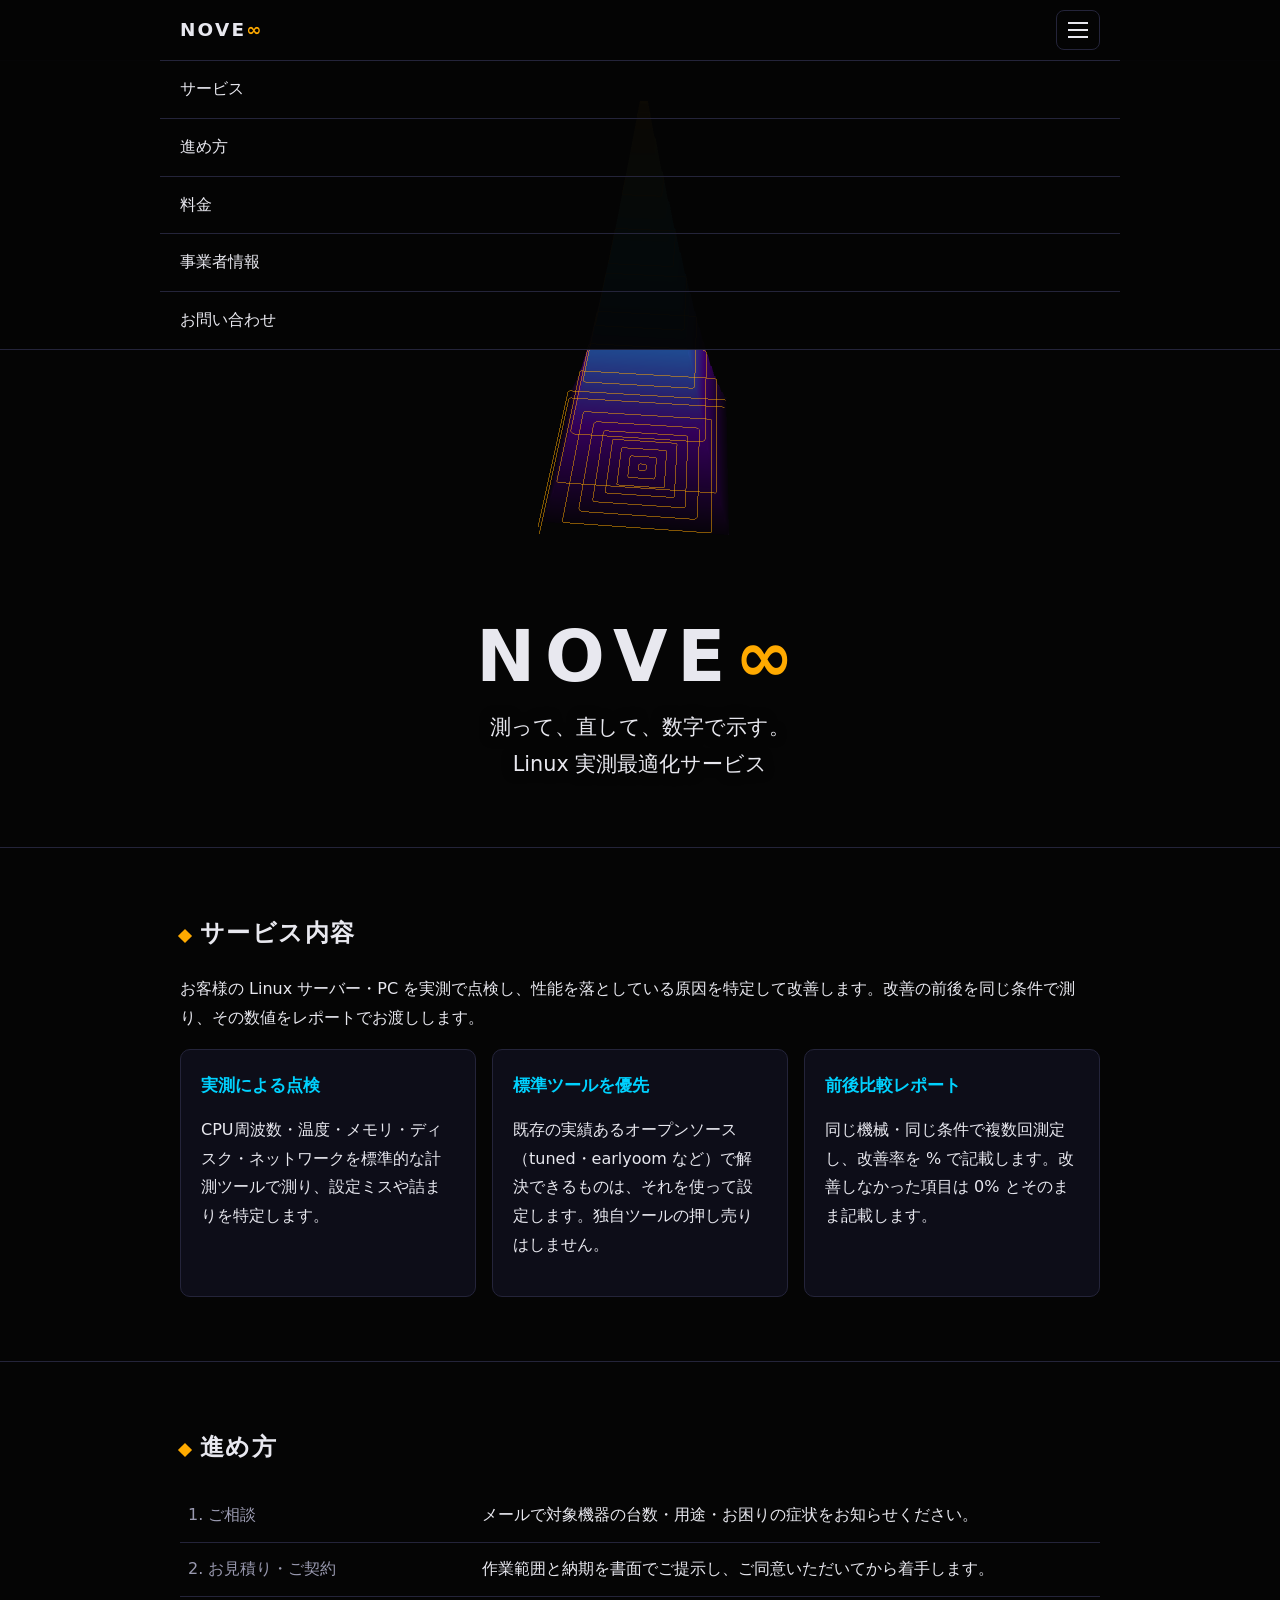
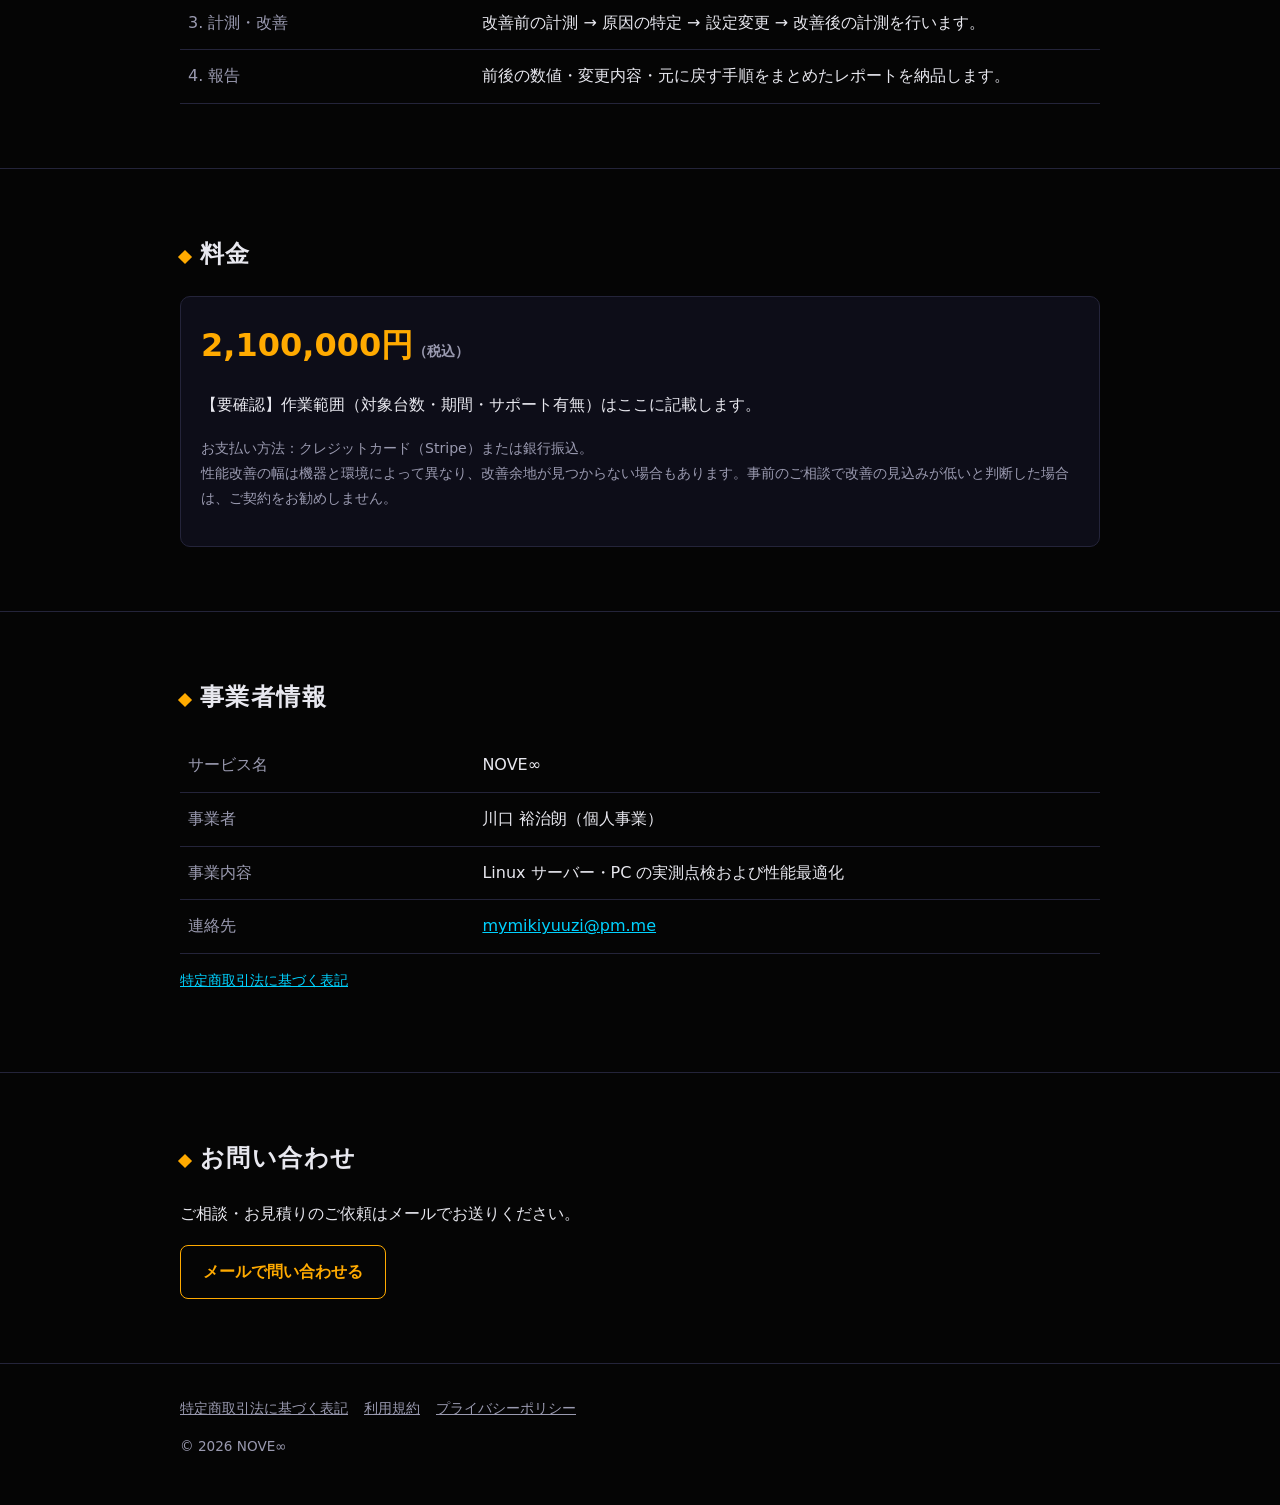
==== index.html @ 585bc89a "ヘッダーをハンバーガーメニューに" ====
<!doctype html>
<html lang="ja">
<head>
<meta charset="utf-8">
<meta name="viewport" content="width=device-width,initial-scale=1">
<title>NOVE∞ | Linux 実測最適化サービス</title>
<meta name="description" content="NOVE∞ は、Linux サーバー・PC の性能を実測で点検し、改善前後の数値をレポートでお渡しする最適化サービスです。">
<link rel="stylesheet" href="style.css">
</head>
<body>
<header class="nav"><div class="wrap">
  <a class="brand" href="/">NOVE<span>∞</span></a>
  <button class="menu-btn" type="button" aria-label="メニュー" aria-expanded="false" aria-controls="menu"><span></span><span></span><span></span></button>
</div>
<nav id="menu" hidden><a href="#service">サービス</a><a href="#flow">進め方</a><a href="#price">料金</a><a href="#company">事業者情報</a><a href="#contact">お問い合わせ</a></nav>
</header>
<script>
(function(){
  var btn = document.querySelector('.menu-btn'), menu = document.getElementById('menu');
  function set(open){ menu.hidden = !open; btn.setAttribute('aria-expanded', open ? 'true' : 'false'); }
  btn.addEventListener('click', function(){ set(menu.hidden); });
  menu.addEventListener('click', function(e){ if (e.target.tagName === 'A') set(false); });
  document.addEventListener('keydown', function(e){ if (e.key === 'Escape') set(false); });
})();
</script>

<div class="hero">
  <div id="tower" aria-hidden="true"></div>
  <div class="wrap copy">
    <h1>NOVE<span>∞</span></h1>
    <p>測って、直して、数字で示す。<br>Linux 実測最適化サービス</p>
  </div>
</div>

<main>
<section id="service"><div class="wrap">
  <h2>サービス内容</h2>
  <p>お客様の Linux サーバー・PC を実測で点検し、性能を落としている原因を特定して改善します。改善の前後を同じ条件で測り、その数値をレポートでお渡しします。</p>
  <div class="grid">
    <div class="card"><h3>実測による点検</h3><p>CPU周波数・温度・メモリ・ディスク・ネットワークを標準的な計測ツールで測り、設定ミスや詰まりを特定します。</p></div>
    <div class="card"><h3>標準ツールを優先</h3><p>既存の実績あるオープンソース（tuned・earlyoom など）で解決できるものは、それを使って設定します。独自ツールの押し売りはしません。</p></div>
    <div class="card"><h3>前後比較レポート</h3><p>同じ機械・同じ条件で複数回測定し、改善率を % で記載します。改善しなかった項目は 0% とそのまま記載します。</p></div>
  </div>
</div></section>

<section id="flow"><div class="wrap">
  <h2>進め方</h2>
  <div class="tbl"><table class="info">
    <tr><th>1. ご相談</th><td>メールで対象機器の台数・用途・お困りの症状をお知らせください。</td></tr>
    <tr><th>2. お見積り・ご契約</th><td>作業範囲と納期を書面でご提示し、ご同意いただいてから着手します。</td></tr>
    <tr><th>3. 計測・改善</th><td>改善前の計測 → 原因の特定 → 設定変更 → 改善後の計測を行います。</td></tr>
    <tr><th>4. 報告</th><td>前後の数値・変更内容・元に戻す手順をまとめたレポートを納品します。</td></tr>
  </table></div>
</div></section>

<section id="price"><div class="wrap">
  <h2>料金</h2>
  <div class="card">
    <div class="price">2,100,000円<span class="note">（税込）</span></div>
    <p>【要確認】作業範囲（対象台数・期間・サポート有無）はここに記載します。</p>
    <p class="note">お支払い方法：クレジットカード（Stripe）または銀行振込。<br>性能改善の幅は機器と環境によって異なり、改善余地が見つからない場合もあります。事前のご相談で改善の見込みが低いと判断した場合は、ご契約をお勧めしません。</p>
  </div>
</div></section>

<section id="company"><div class="wrap">
  <h2>事業者情報</h2>
  <div class="tbl"><table class="info">
    <tr><th>サービス名</th><td>NOVE∞</td></tr>
    <tr><th>事業者</th><td>川口 裕治朗（個人事業）</td></tr>
    <tr><th>事業内容</th><td>Linux サーバー・PC の実測点検および性能最適化</td></tr>
    <tr><th>連絡先</th><td><a href="mailto:mymikiyuuzi@pm.me">mymikiyuuzi@pm.me</a></td></tr>
  </table></div>
  <p class="note"><a href="tokushoho.html">特定商取引法に基づく表記</a></p>
</div></section>

<section id="contact"><div class="wrap">
  <h2>お問い合わせ</h2>
  <p>ご相談・お見積りのご依頼はメールでお送りください。</p>
  <a class="btn" href="mailto:mymikiyuuzi@pm.me?subject=NOVE%E2%88%9E%20%E3%81%94%E7%9B%B8%E8%AB%87">メールで問い合わせる</a>
</div></section>
</main>

<footer><div class="wrap">
  <a href="tokushoho.html">特定商取引法に基づく表記</a><a href="terms.html">利用規約</a><a href="privacy.html">プライバシーポリシー</a>
  <p>© 2026 NOVE∞</p>
</div></footer>

<script src="https://cdn.plot.ly/plotly-2.27.0.min.js" defer></script>
<script>
// 旧トップページ(2026-05版)の回転タワーを同じ形・配色・回転速度で再現
(function(){
  function initTower(){
    if (!window.Plotly) { console.warn('Plotly unavailable — tower skipped'); return; }
    var size = 35, x = [], y = [], z = [];
    for (var i = 0; i < size; i++) { x[i] = i - size/2; y[i] = i - size/2; z[i] = []; }
    for (var i = 0; i < size; i++) for (var j = 0; j < size; j++) {
      var v = (size/2) - Math.max(Math.abs(x[i]), Math.abs(y[j]));
      z[i][j] = v > 0 ? Math.pow(v, 1.3) * 1.8 : 0;
    }
    Plotly.newPlot('tower', [{
      x:x, y:y, z:z, type:'surface',
      colorscale:[[0,'#050505'],[0.3,'#4b0082'],[0.7,'#00d2ff'],[1,'#ffaa00']],
      showscale:false, opacity:0.85, hoverinfo:'skip',
      contours:{z:{show:true, color:'#ffaa00', width:1, project:{z:true}}}
    }], {
      paper_bgcolor:'rgba(0,0,0,0)', plot_bgcolor:'rgba(0,0,0,0)', margin:{l:0,r:0,b:0,t:0},
      scene:{ xaxis:{visible:false}, yaxis:{visible:false}, zaxis:{visible:false},
              camera:{ eye:{x:1.8, y:1.8, z:1.5}, center:{x:0, y:0, z:-0.1} } }
    }, {responsive:true, displayModeBar:false, staticPlot:false});
    var angle = 0, rafId = null;
    function rotate(){
      angle = (angle + 0.003) % (Math.PI * 2);
      Plotly.relayout('tower', {'scene.camera.eye':{
        x:1.8*Math.cos(angle), y:1.8*Math.sin(angle), z:1.5 + 0.3*Math.sin(angle*0.4)}});
      rafId = requestAnimationFrame(rotate);
    }
    // 裕治朗様の指定(2026-09-11)で「動きを減らす」設定の端末でも回す。非表示タブでは止める(電池節約)
    function start(){ if (rafId === null && !document.hidden) rafId = requestAnimationFrame(rotate); }
    function stop(){ if (rafId !== null) { cancelAnimationFrame(rafId); rafId = null; } }
    document.addEventListener('visibilitychange', function(){ document.hidden ? stop() : start(); });
    start();
  }
  window.addEventListener('load', initTower);
})();
</script>
</body>
</html>
---- style.css ----
:root{--bg:#050505;--fg:#e8e8ef;--mute:#9a9ab0;--line:#24243a;--cyan:#00d2ff;--gold:#ffaa00;--indigo:#4b0082;--card:#0d0d18}
*{box-sizing:border-box}
html,body{margin:0;background:var(--bg);color:var(--fg);font-family:"Noto Sans JP","Hiragino Sans","Yu Gothic",system-ui,sans-serif;line-height:1.8}
a{color:var(--cyan)}
.wrap{max-width:960px;margin:0 auto;padding-inline:20px}
header.nav{position:sticky;top:0;z-index:10;background:rgba(5,5,5,.85);backdrop-filter:blur(6px);border-bottom:1px solid var(--line)}
header.nav .wrap{display:flex;align-items:center;justify-content:space-between;gap:12px;padding-block:10px;flex-wrap:wrap}
.brand{font-weight:800;letter-spacing:.12em;color:var(--fg);text-decoration:none;font-size:1.15rem}
.brand span{color:var(--gold)}
.menu-btn{background:none;border:1px solid var(--line);border-radius:8px;width:44px;height:40px;display:flex;flex-direction:column;justify-content:center;align-items:center;gap:5px;cursor:pointer;padding:0}
.menu-btn span{display:block;width:20px;height:2px;background:var(--fg);transition:transform .2s,opacity .2s}
.menu-btn[aria-expanded="true"] span:nth-child(1){transform:translateY(7px) rotate(45deg)}
.menu-btn[aria-expanded="true"] span:nth-child(2){opacity:0}
.menu-btn[aria-expanded="true"] span:nth-child(3){transform:translateY(-7px) rotate(-45deg)}
#menu{position:absolute;top:100%;left:0;right:0;background:rgba(5,5,5,.97);border-bottom:1px solid var(--line);display:flex;flex-direction:column}
#menu a{color:var(--fg);text-decoration:none;padding:14px 20px;border-top:1px solid var(--line);max-width:960px;width:100%;margin:0 auto}
#menu a:hover{color:var(--gold)}
.hero{position:relative;display:flex;flex-direction:column;align-items:center;overflow:hidden;border-bottom:1px solid var(--line);padding-block:0 7vh}
#tower{position:relative;width:100%;height:clamp(320px,62vh,640px)}
.hero .copy{position:relative;text-align:center;padding-block:0;pointer-events:none}
.hero h1{font-size:clamp(2.4rem,7vw,4.4rem);letter-spacing:.14em;margin:0;line-height:1.1}
.hero h1 span{color:var(--gold)}
.hero p{font-size:clamp(1rem,2.6vw,1.3rem);color:var(--fg);margin:.6em 0 0;text-shadow:0 0 12px #000}
section{padding-block:64px;border-bottom:1px solid var(--line)}
h2{font-size:1.5rem;margin:0 0 20px;letter-spacing:.06em}
h2::before{content:"";display:inline-block;width:10px;height:10px;background:var(--gold);margin-right:10px;transform:rotate(45deg)}
.grid{display:grid;grid-template-columns:repeat(auto-fit,minmax(240px,1fr));gap:16px}
.card{background:var(--card);border:1px solid var(--line);border-radius:10px;padding:20px}
.card h3{margin:0 0 8px;font-size:1.05rem;color:var(--cyan)}
.price{font-size:2rem;font-weight:800;color:var(--gold)}
.note{color:var(--mute);font-size:.88rem}
table.info{width:100%;border-collapse:collapse}
table.info th,table.info td{border-bottom:1px solid var(--line);padding:12px 8px;text-align:left;vertical-align:top}
table.info th{width:32%;color:var(--mute);font-weight:500}
.tbl{overflow-x:auto}
.btn{display:inline-block;padding:12px 22px;border:1px solid var(--gold);color:var(--gold);border-radius:8px;text-decoration:none;font-weight:700}
.btn:hover{background:var(--gold);color:#000}
footer{padding-block:32px;color:var(--mute);font-size:.85rem}
footer a{color:var(--mute);margin-right:16px}
.doc{padding-block:48px}
.doc h1{font-size:1.6rem}
.doc h2{font-size:1.15rem;margin-top:32px}
@media (max-width:600px){table.info th{width:40%}}
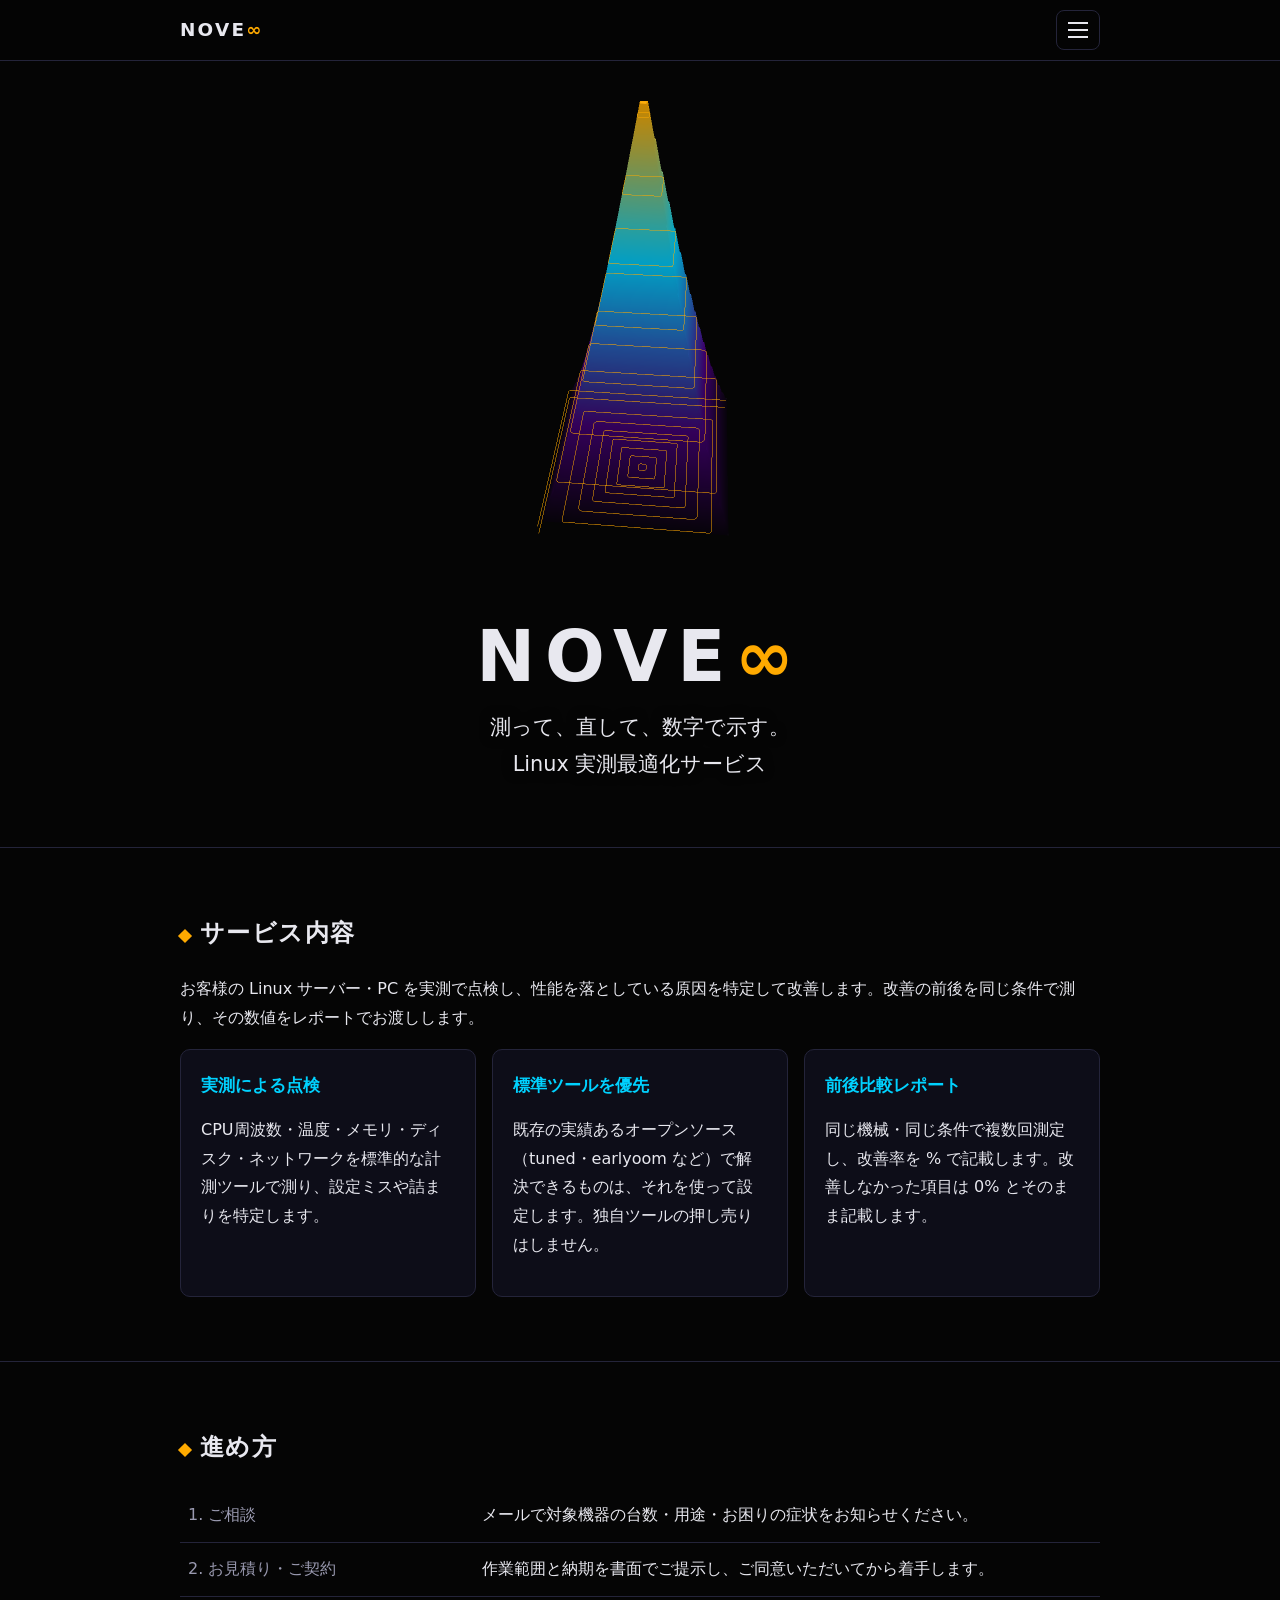
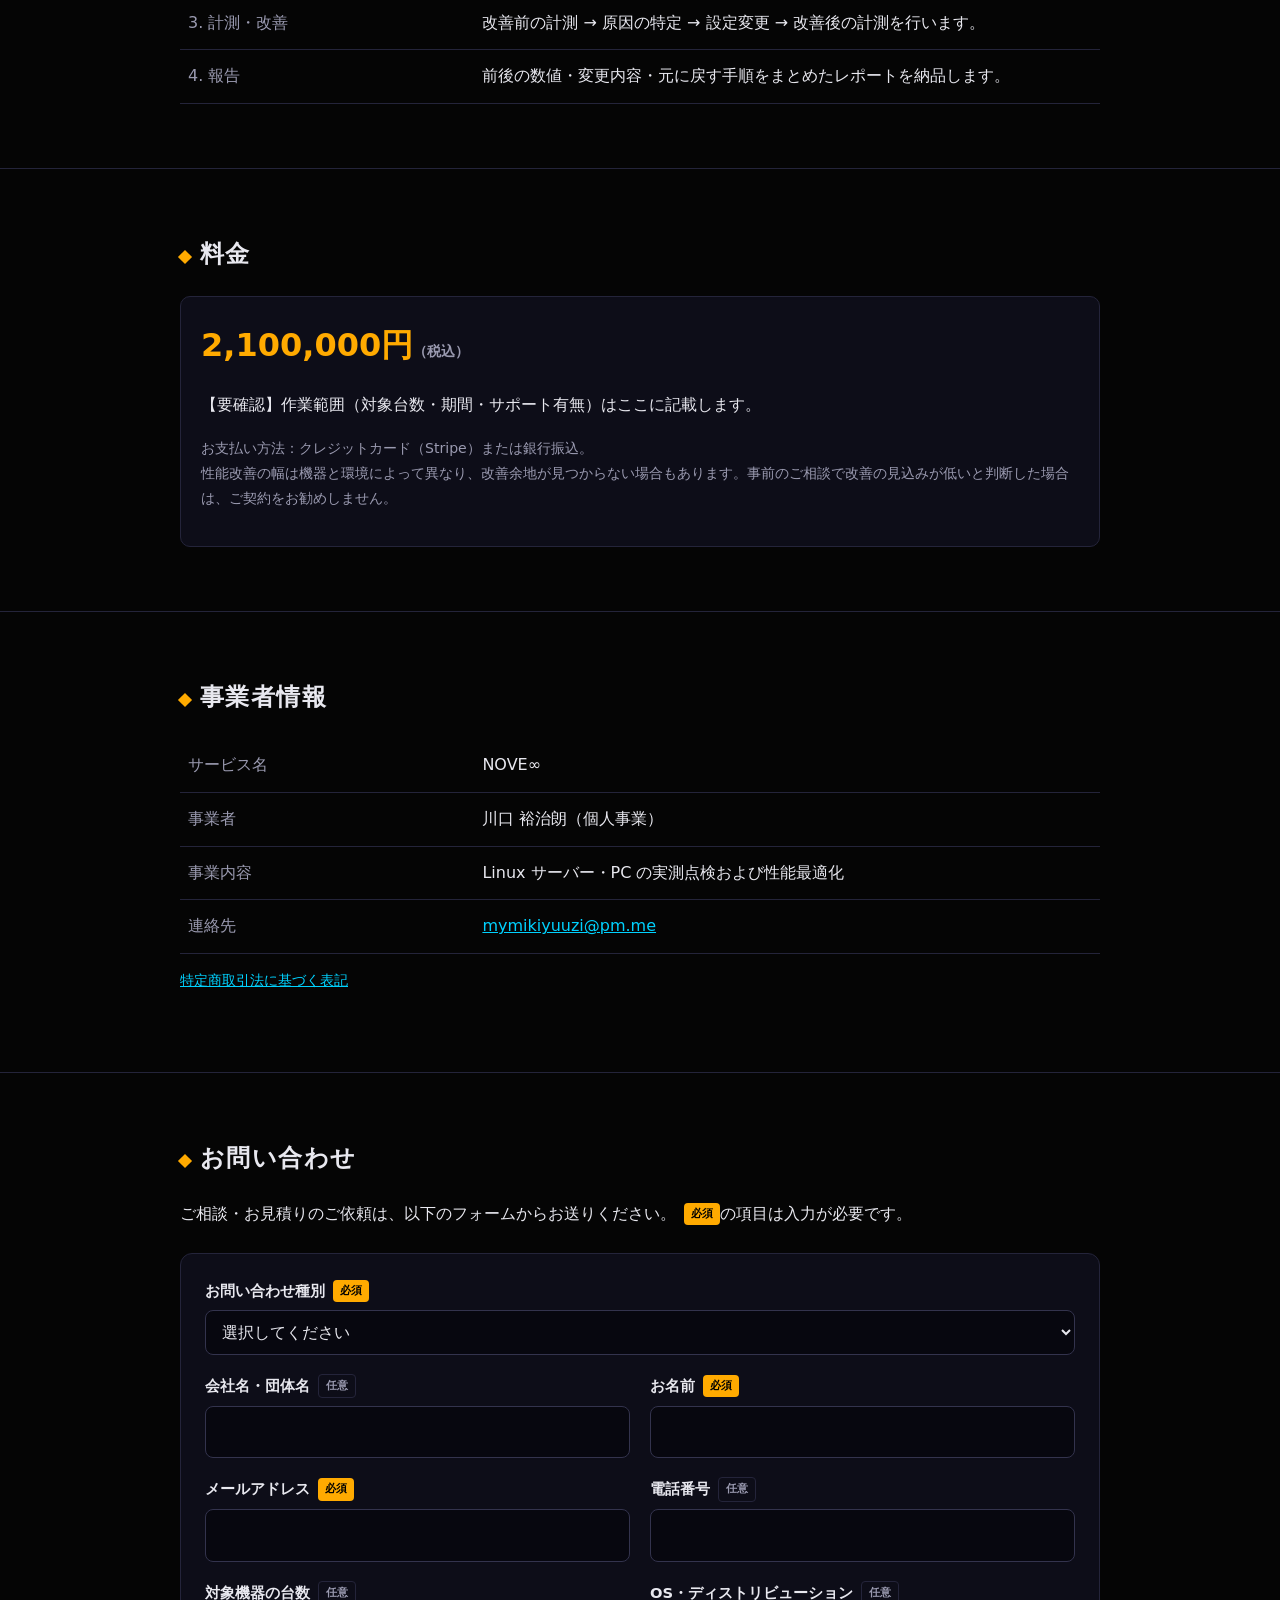
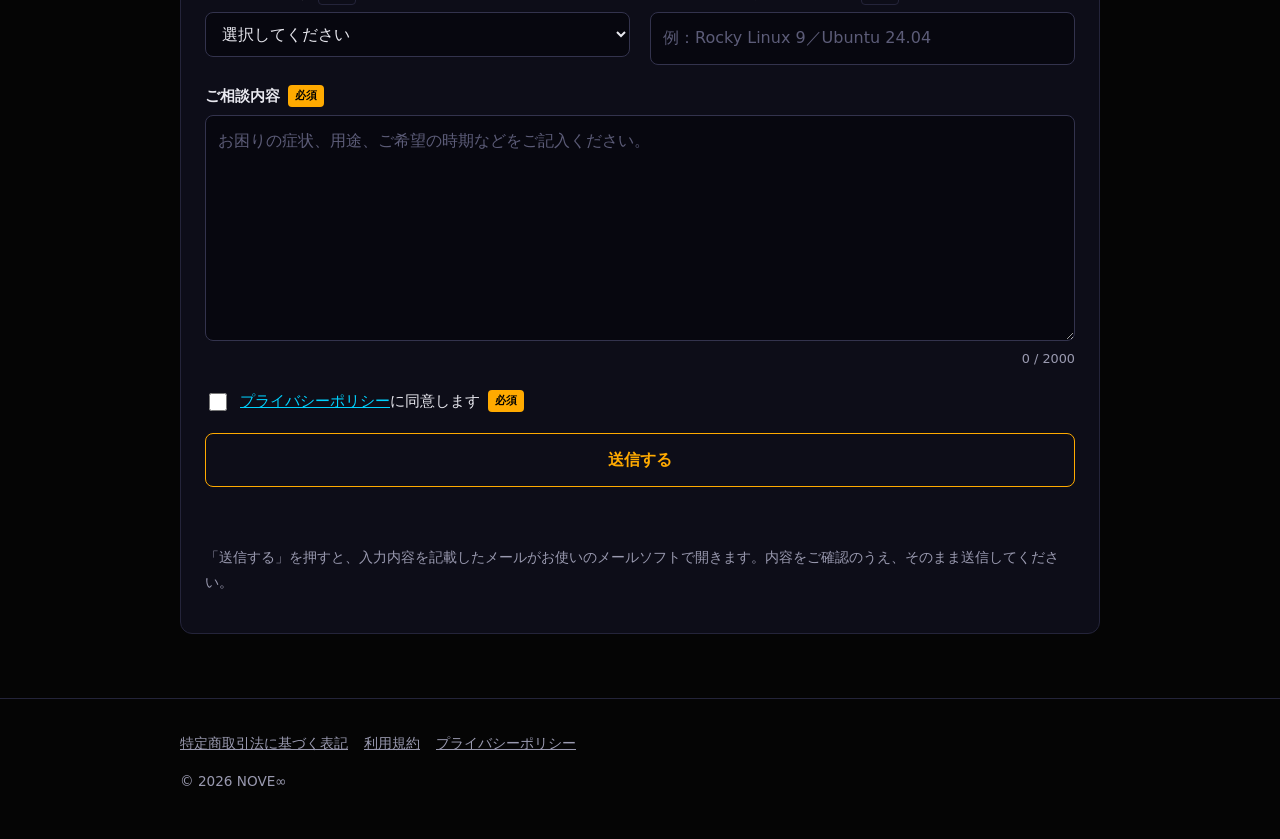
==== commit 5613ac45: "専門的なお問い合わせフォームを追加（メールソフト方式・送信先サービスへ切替可）" ====
--- a/index.html
+++ b/index.html
@@ -75,9 +75,102 @@
 
 <section id="contact"><div class="wrap">
   <h2>お問い合わせ</h2>
-  <p>ご相談・お見積りのご依頼はメールでお送りください。</p>
-  <a class="btn" href="mailto:mymikiyuuzi@pm.me?subject=NOVE%E2%88%9E%20%E3%81%94%E7%9B%B8%E8%AB%87">メールで問い合わせる</a>
-</div></section>
+  <p>ご相談・お見積りのご依頼は、以下のフォームからお送りください。<span class="req">必須</span>の項目は入力が必要です。</p>
+  <form id="contact-form" class="form" novalidate>
+    <div class="field full">
+      <label for="f-type">お問い合わせ種別<span class="req">必須</span></label>
+      <select id="f-type" name="type" required>
+        <option value="">選択してください</option>
+        <option>点検・最適化のご相談</option>
+        <option>お見積りのご依頼</option>
+        <option>その他のお問い合わせ</option>
+      </select>
+    </div>
+    <div class="field">
+      <label for="f-company">会社名・団体名<span class="opt">任意</span></label>
+      <input id="f-company" name="company" autocomplete="organization" maxlength="100">
+    </div>
+    <div class="field">
+      <label for="f-name">お名前<span class="req">必須</span></label>
+      <input id="f-name" name="name" autocomplete="name" required maxlength="60">
+    </div>
+    <div class="field">
+      <label for="f-email">メールアドレス<span class="req">必須</span></label>
+      <input id="f-email" name="email" type="email" autocomplete="email" required maxlength="254">
+    </div>
+    <div class="field">
+      <label for="f-tel">電話番号<span class="opt">任意</span></label>
+      <input id="f-tel" name="tel" type="tel" autocomplete="tel" maxlength="20" pattern="[0-9+\-() ]{10,20}">
+    </div>
+    <div class="field">
+      <label for="f-units">対象機器の台数<span class="opt">任意</span></label>
+      <select id="f-units" name="units">
+        <option value="">選択してください</option>
+        <option>1台</option><option>2〜5台</option><option>6〜20台</option><option>21台以上</option><option>未定</option>
+      </select>
+    </div>
+    <div class="field">
+      <label for="f-os">OS・ディストリビューション<span class="opt">任意</span></label>
+      <input id="f-os" name="os" maxlength="100" placeholder="例：Rocky Linux 9／Ubuntu 24.04">
+    </div>
+    <div class="field full">
+      <label for="f-body">ご相談内容<span class="req">必須</span></label>
+      <textarea id="f-body" name="body" rows="7" required minlength="10" maxlength="2000" placeholder="お困りの症状、用途、ご希望の時期などをご記入ください。"></textarea>
+      <div class="count"><span id="f-count">0</span> / 2000</div>
+    </div>
+    <div class="hp" aria-hidden="true"><label>空欄のままにしてください<input name="website" tabindex="-1" autocomplete="off"></label></div>
+    <div class="field full">
+      <label class="check"><input id="f-agree" type="checkbox" required> <span><a href="privacy.html" target="_blank" rel="noopener">プライバシーポリシー</a>に同意します<span class="req">必須</span></span></label>
+    </div>
+    <div class="field full">
+      <button class="btn" type="submit">送信する</button>
+      <p id="f-status" class="status" role="status" aria-live="polite"></p>
+      <p class="note" id="f-mode-note">「送信する」を押すと、入力内容を記載したメールがお使いのメールソフトで開きます。内容をご確認のうえ、そのまま送信してください。</p>
+    </div>
+  </form>
+</div></section>
+<script>
+(function(){
+  // 送信先サービス(Formspree等)のURLを設定すると、ページ上で送信が完了する方式に切り替わる。空ならメールソフト方式。
+  var FORM_ENDPOINT = '';
+  var TO = 'mymikiyuuzi@pm.me';
+  var f = document.getElementById('contact-form'), st = document.getElementById('f-status');
+  var body = document.getElementById('f-body'), cnt = document.getElementById('f-count');
+  if (FORM_ENDPOINT) document.getElementById('f-mode-note').hidden = true;
+  body.addEventListener('input', function(){ cnt.textContent = body.value.length; });
+  function val(n){ var e = f.elements[n]; return e ? e.value.trim() : ''; }
+  f.addEventListener('submit', async function(e){
+    e.preventDefault();
+    st.className = 'status';
+    if (val('website')) return; // 自動投稿(スパム)は黙って捨てる
+    f.classList.add('tried');
+    if (!f.checkValidity()) {
+      var bad = f.querySelector(':invalid'); if (bad) bad.focus();
+      st.textContent = '未入力または形式の正しくない項目があります。赤枠の項目をご確認ください。';
+      st.classList.add('err'); return;
+    }
+    var rows = [['お問い合わせ種別','type'],['会社名・団体名','company'],['お名前','name'],['メールアドレス','email'],
+                ['電話番号','tel'],['対象機器の台数','units'],['OS・ディストリビューション','os']];
+    var text = rows.map(function(r){ return r[0] + '：' + (val(r[1]) || '（未記入）'); }).join('\n') + '\n\n【ご相談内容】\n' + val('body');
+    var subject = '[NOVE∞] ' + val('type') + '（' + (val('company') || val('name')) + '様）';
+    if (!FORM_ENDPOINT) {
+      location.href = 'mailto:' + TO + '?subject=' + encodeURIComponent(subject) + '&body=' + encodeURIComponent(text);
+      st.textContent = 'メールソフトを起動しました。開かない場合は ' + TO + ' 宛てに直接お送りください。';
+      st.classList.add('ok'); return;
+    }
+    var btn = f.querySelector('button[type=submit]'); btn.disabled = true; st.textContent = '送信しています…';
+    try {
+      var r = await fetch(FORM_ENDPOINT, {method:'POST', headers:{'Accept':'application/json','Content-Type':'application/json'},
+        body: JSON.stringify({_subject: subject, email: val('email'), message: text})});
+      if (!r.ok) throw new Error('HTTP ' + r.status);
+      f.reset(); f.classList.remove('tried'); cnt.textContent = '0';
+      st.textContent = '送信しました。ご入力のメールアドレス宛てにご連絡いたします。'; st.classList.add('ok');
+    } catch (err) {
+      st.textContent = '送信できませんでした。お手数ですが ' + TO + ' 宛てに直接お送りください。'; st.classList.add('err');
+    } finally { btn.disabled = false; }
+  });
+})();
+</script>
 </main>
 
 <footer><div class="wrap">
--- a/style.css
+++ b/style.css
@@ -15,6 +15,7 @@
 #menu{position:absolute;top:100%;left:0;right:0;background:rgba(5,5,5,.97);border-bottom:1px solid var(--line);display:flex;flex-direction:column}
 #menu a{color:var(--fg);text-decoration:none;padding:14px 20px;border-top:1px solid var(--line);max-width:960px;width:100%;margin:0 auto}
 #menu a:hover{color:var(--gold)}
+#menu[hidden]{display:none}
 .hero{position:relative;display:flex;flex-direction:column;align-items:center;overflow:hidden;border-bottom:1px solid var(--line);padding-block:0 7vh}
 #tower{position:relative;width:100%;height:clamp(320px,62vh,640px)}
 .hero .copy{position:relative;text-align:center;padding-block:0;pointer-events:none}
@@ -35,6 +36,29 @@
 .tbl{overflow-x:auto}
 .btn{display:inline-block;padding:12px 22px;border:1px solid var(--gold);color:var(--gold);border-radius:8px;text-decoration:none;font-weight:700}
 .btn:hover{background:var(--gold);color:#000}
+button.btn{background:none;font:inherit;font-weight:700;cursor:pointer}
+button.btn:disabled{opacity:.5;cursor:wait}
+.form{display:grid;grid-template-columns:repeat(2,minmax(0,1fr));gap:18px 20px;margin-top:24px;background:var(--card);border:1px solid var(--line);border-radius:12px;padding:24px}
+.field{display:flex;flex-direction:column;gap:6px}
+.field.full{grid-column:1/-1}
+.field label{font-size:.92rem;font-weight:600}
+.req,.opt{display:inline-block;font-size:.7rem;font-weight:700;padding:1px 7px;border-radius:4px;margin-left:8px;vertical-align:2px}
+.req{background:var(--gold);color:#000}
+.opt{border:1px solid var(--line);color:var(--mute)}
+.form input,.form select,.form textarea{width:100%;background:#07070f;color:var(--fg);border:1px solid #33334d;border-radius:8px;padding:11px 12px;font:inherit;font-size:1rem}
+.form textarea{resize:vertical;min-height:150px}
+.form input:focus,.form select:focus,.form textarea:focus{outline:none;border-color:var(--cyan);box-shadow:0 0 0 3px rgba(0,210,255,.18)}
+.form.tried :invalid{border-color:#ff5c7a}
+.form ::placeholder{color:#5c5c78}
+.count{font-size:.8rem;color:var(--mute);text-align:right}
+.check{display:flex;gap:10px;align-items:flex-start;font-weight:400!important}
+.check input{width:18px;height:18px;margin-top:5px;accent-color:var(--gold)}
+.form.tried .check input:invalid{outline:2px solid #ff5c7a}
+.hp{position:absolute;left:-9999px;width:1px;height:1px;overflow:hidden}
+.status{margin:12px 0 0;font-weight:600;min-height:1.2em}
+.status.ok{color:#5be3a1}
+.status.err{color:#ff7a90}
+@media (max-width:640px){.form{grid-template-columns:1fr;padding:18px}}
 footer{padding-block:32px;color:var(--mute);font-size:.85rem}
 footer a{color:var(--mute);margin-right:16px}
 .doc{padding-block:48px}
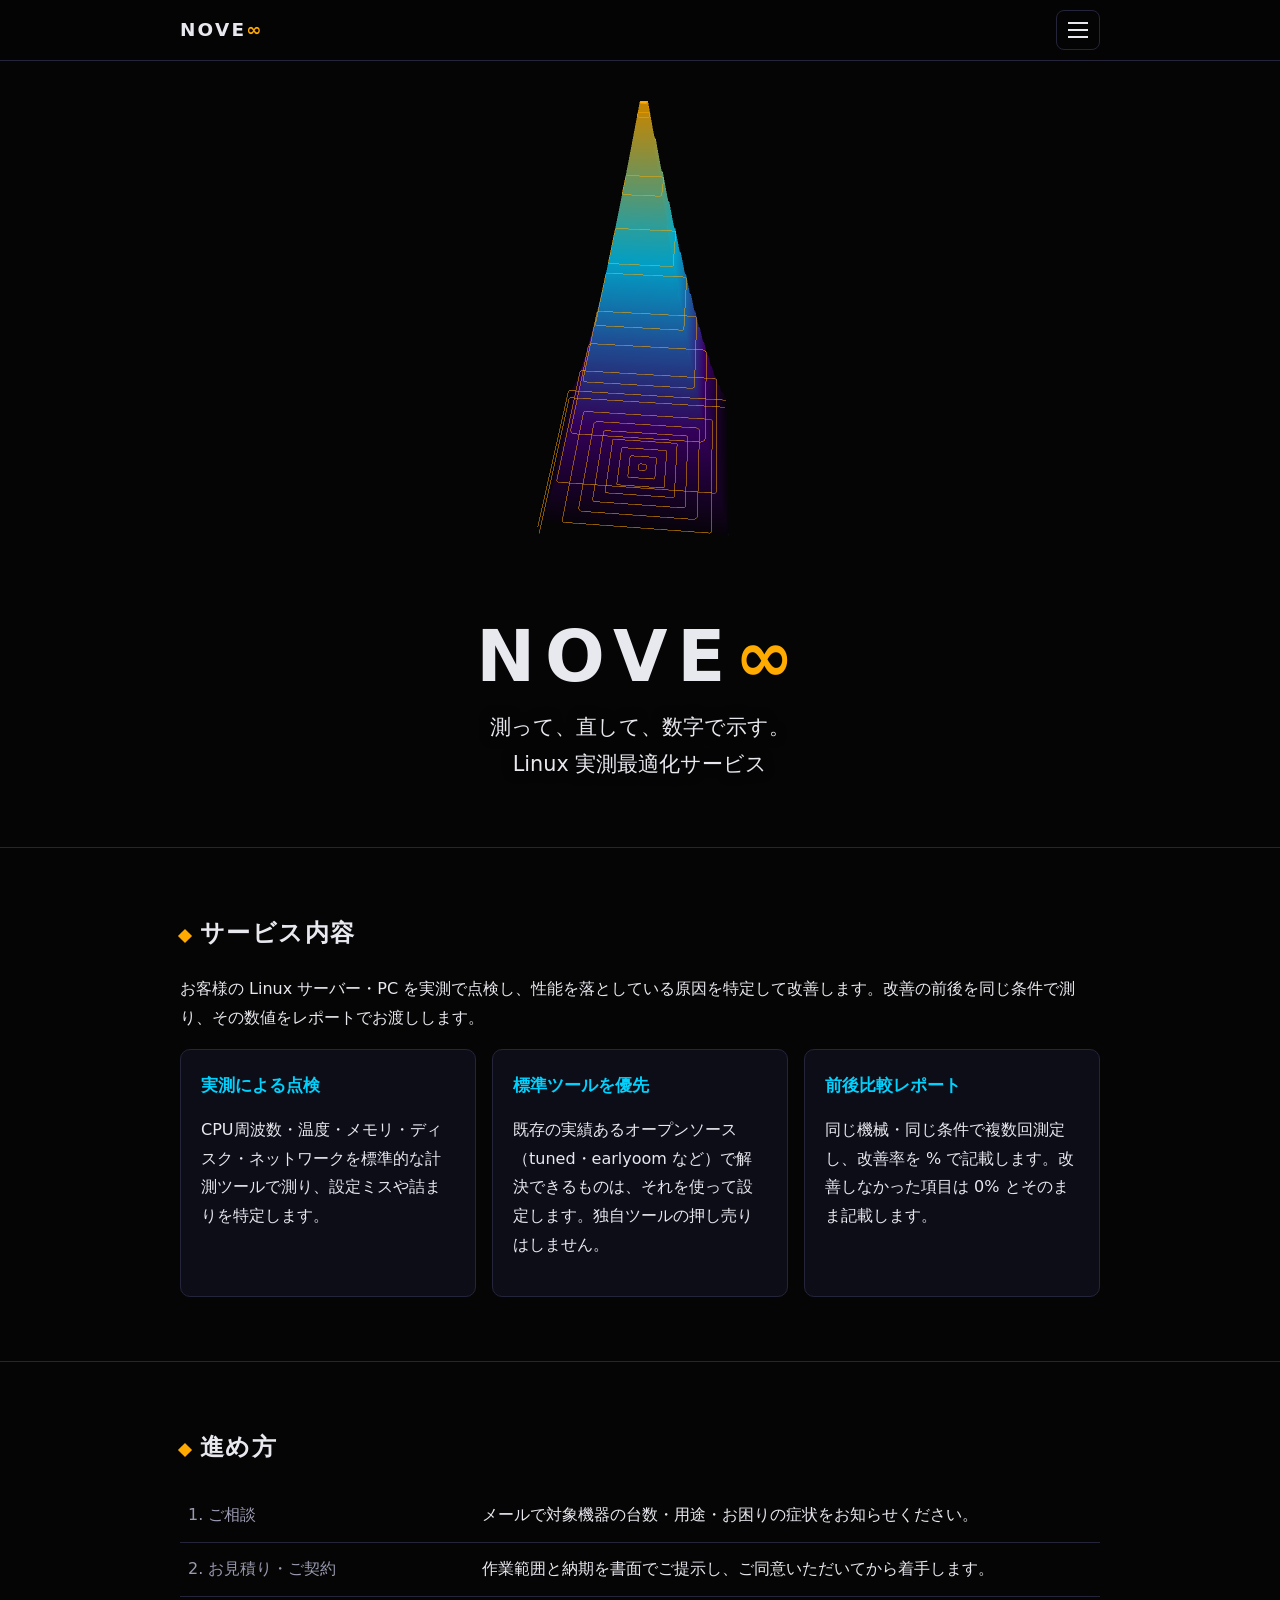
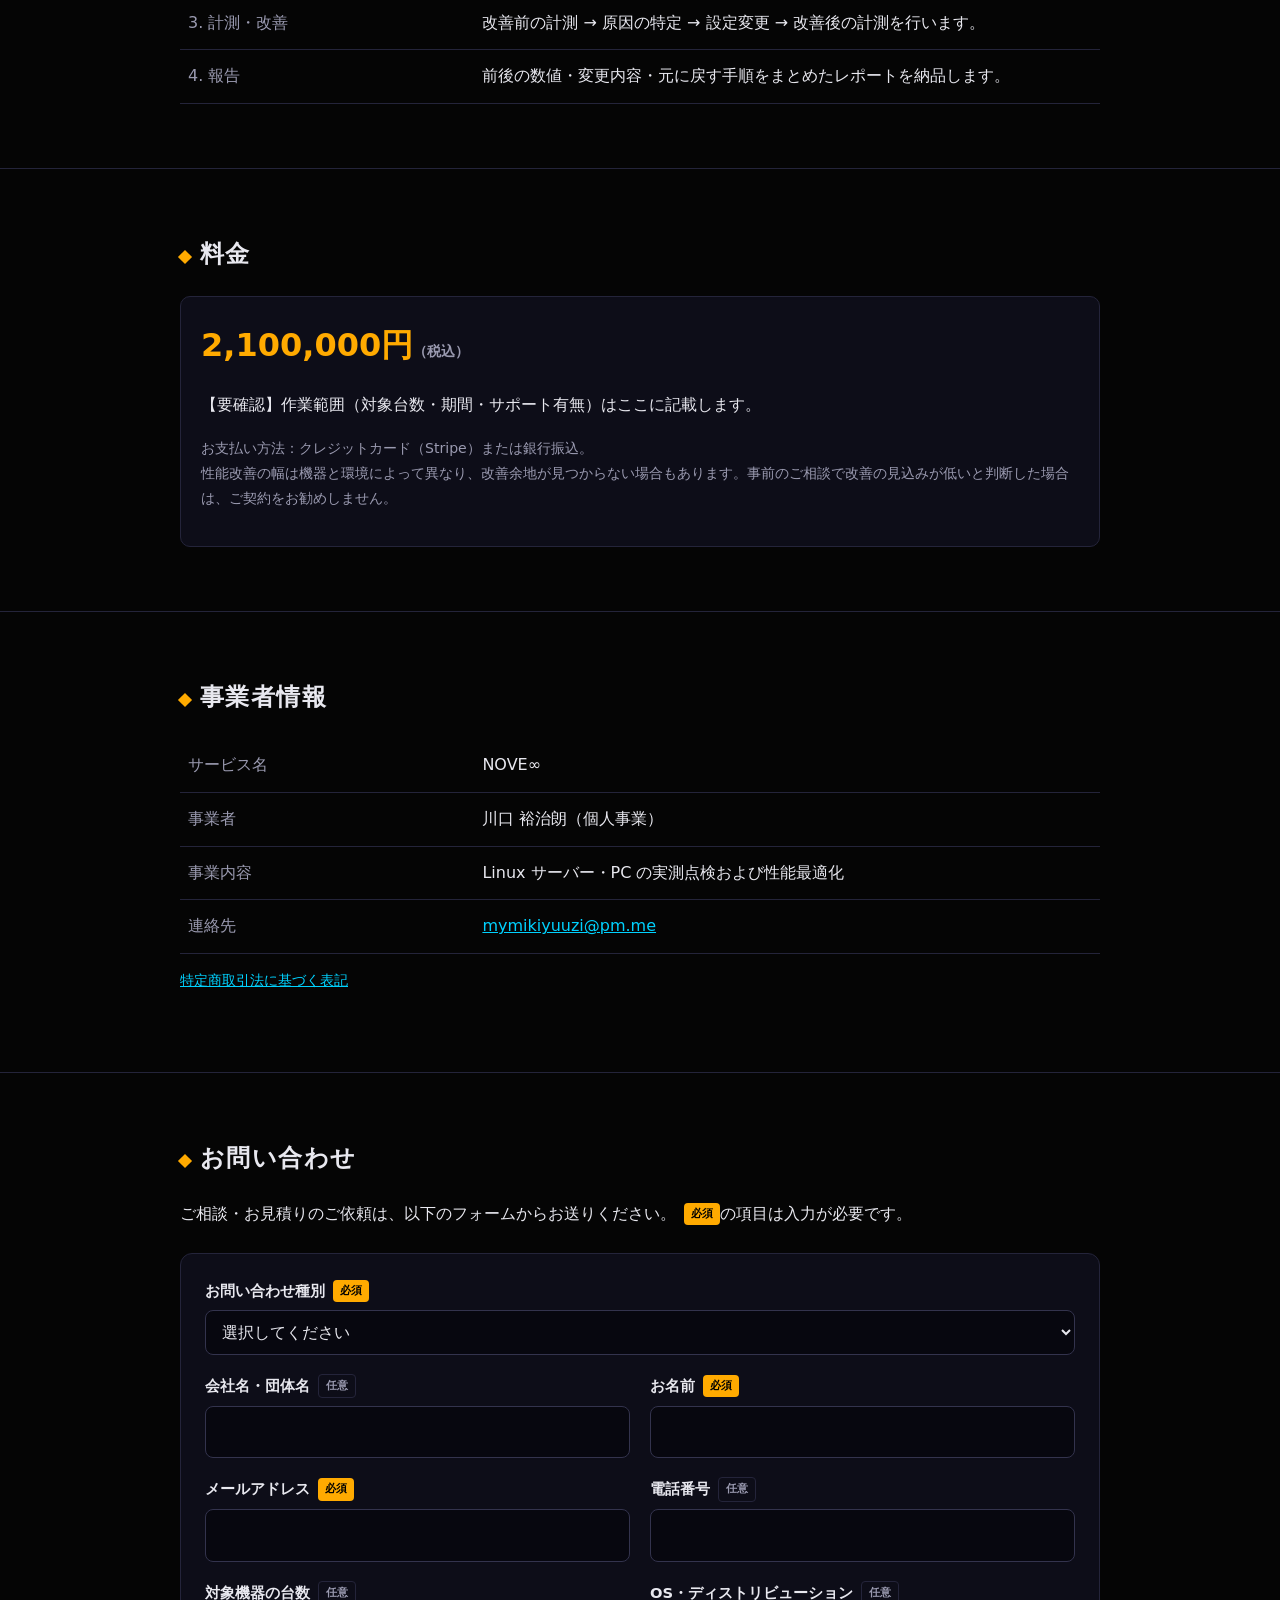
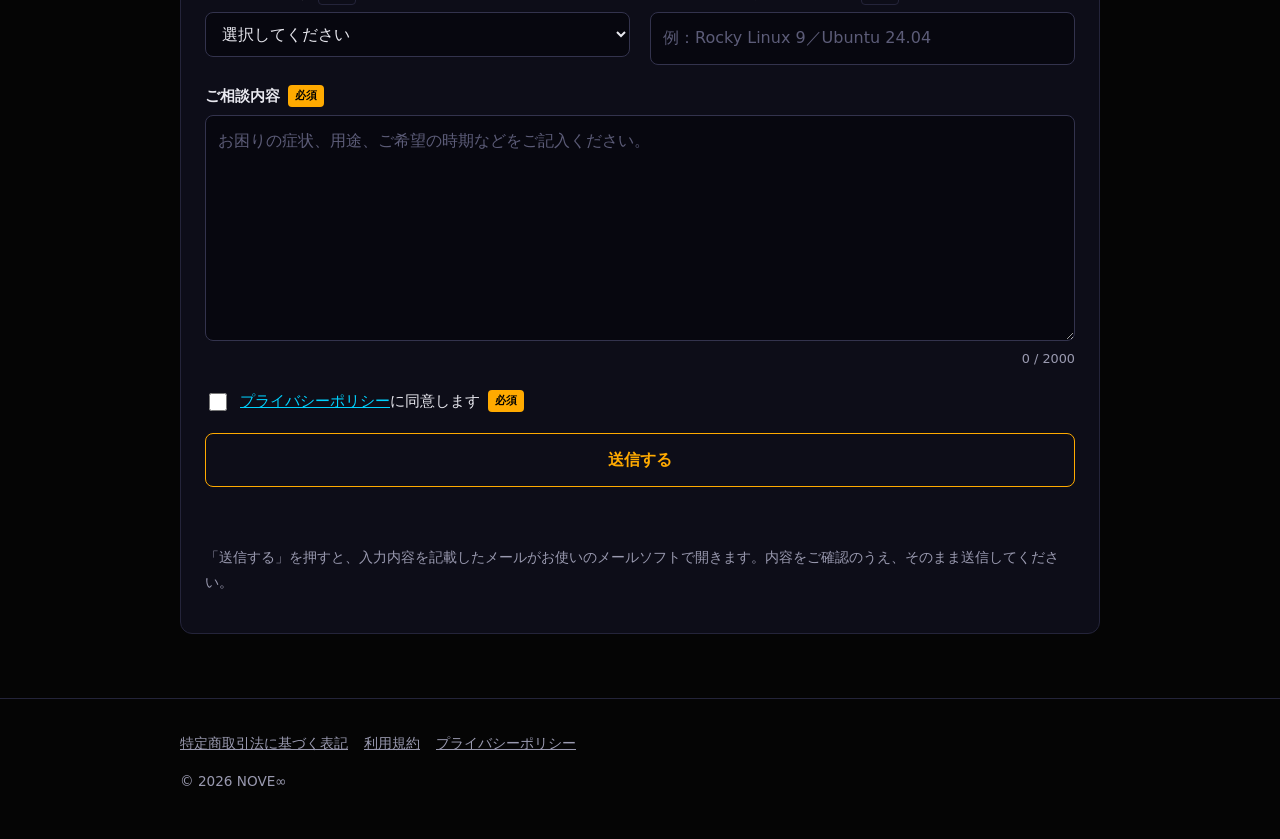
==== commit 059478f3: "Stripe: ドメイン検証ファイルを配信（.nojekyll）＋料金欄に支払いボタン（本番URLが入るまで非表示） Co-Authored-By: Claude Opus 5 (1M context" ====
--- a/index.html
+++ b/index.html
@@ -59,8 +59,20 @@
     <div class="price">2,100,000円<span class="note">（税込）</span></div>
     <p>【要確認】作業範囲（対象台数・期間・サポート有無）はここに記載します。</p>
     <p class="note">お支払い方法：クレジットカード（Stripe）または銀行振込。<br>性能改善の幅は機器と環境によって異なり、改善余地が見つからない場合もあります。事前のご相談で改善の見込みが低いと判断した場合は、ご契約をお勧めしません。</p>
+    <p id="pay-wrap" hidden><a id="pay-btn" class="btn" href="#" rel="noopener">カードでお支払い（Stripe）</a></p>
   </div>
 </div></section>
+<script>
+(function(){
+  // Stripe の支払いリンク。空のあいだはボタンを出さない。
+  // 本番の審査(charges_enabled)が通ってから live の URL を入れること。test_ の URL は入れない。
+  var STRIPE_PAYMENT_LINK = '';
+  if (!/^https:\/\/buy\.stripe\.com\/(?!test_)/.test(STRIPE_PAYMENT_LINK)) return;
+  var w = document.getElementById('pay-wrap'), b = document.getElementById('pay-btn');
+  if (!w || !b) return;
+  b.href = STRIPE_PAYMENT_LINK; w.hidden = false;
+})();
+</script>
 
 <section id="company"><div class="wrap">
   <h2>事業者情報</h2>
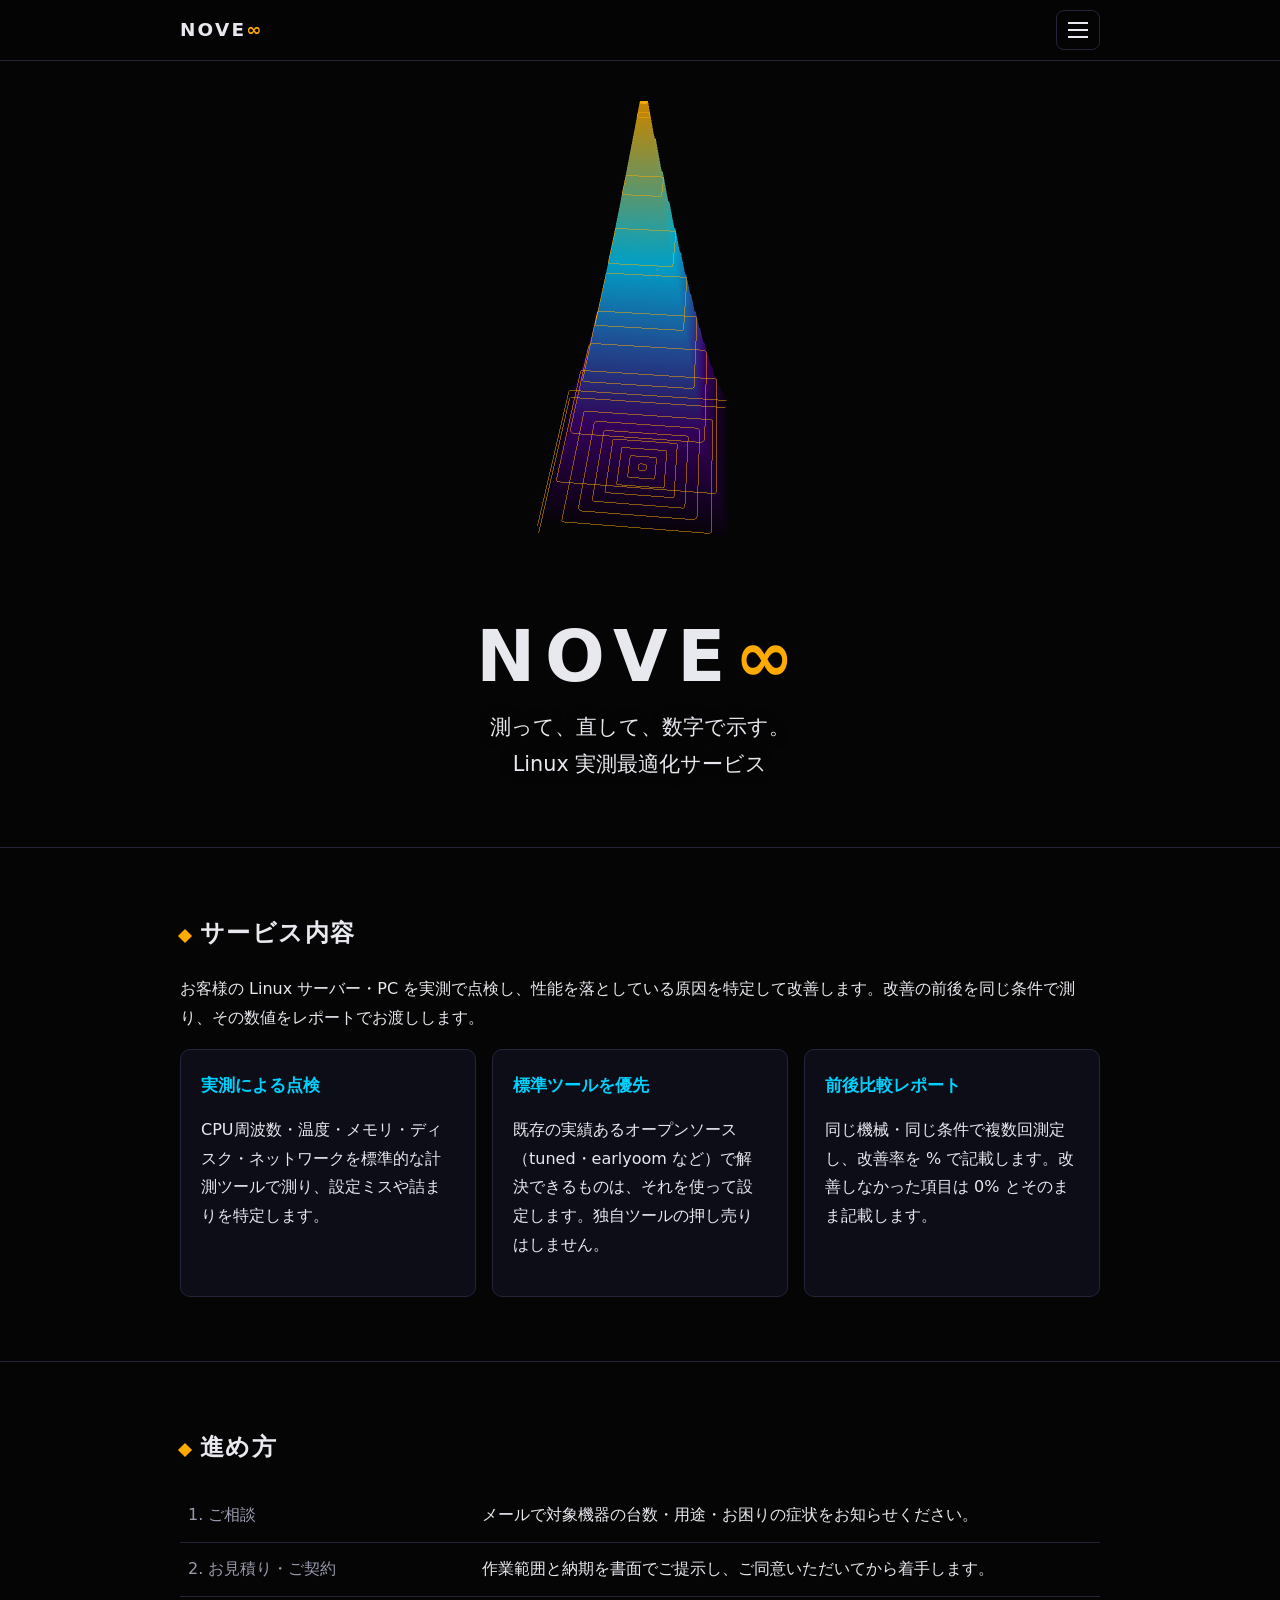
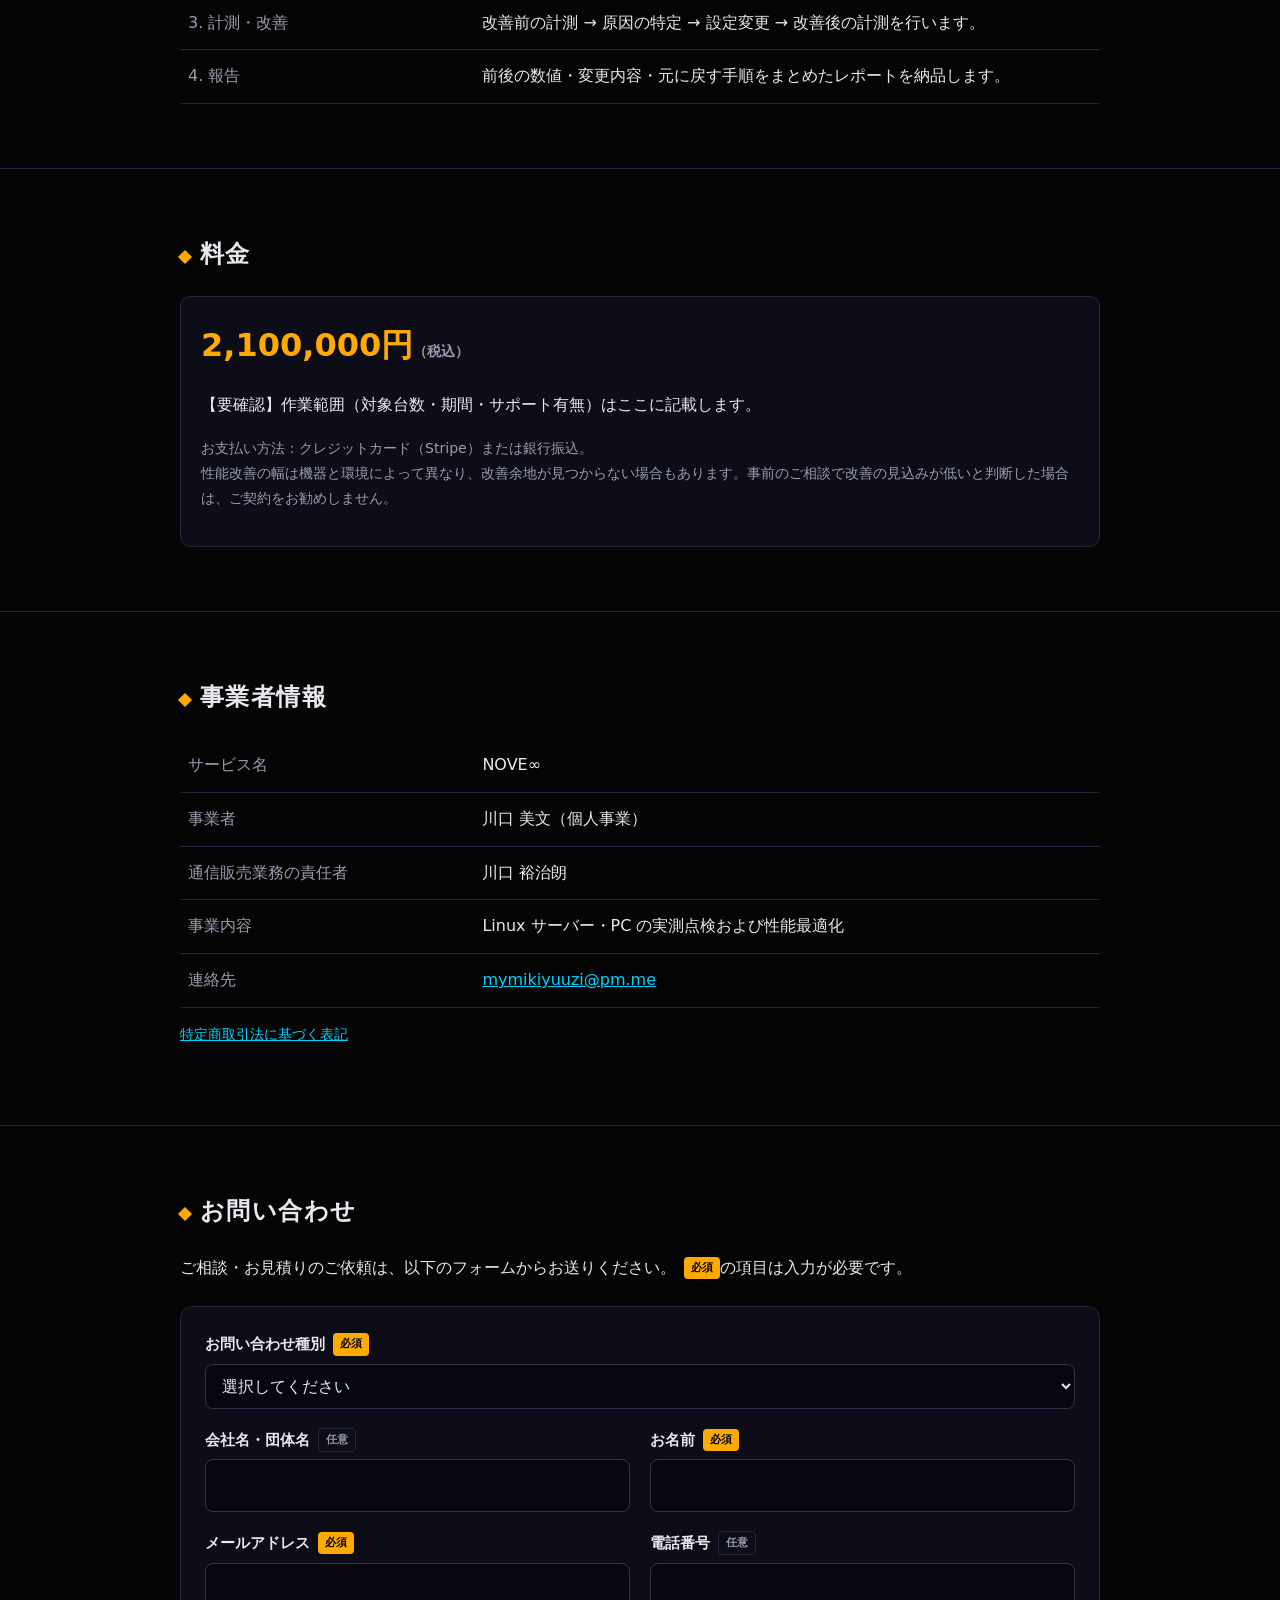
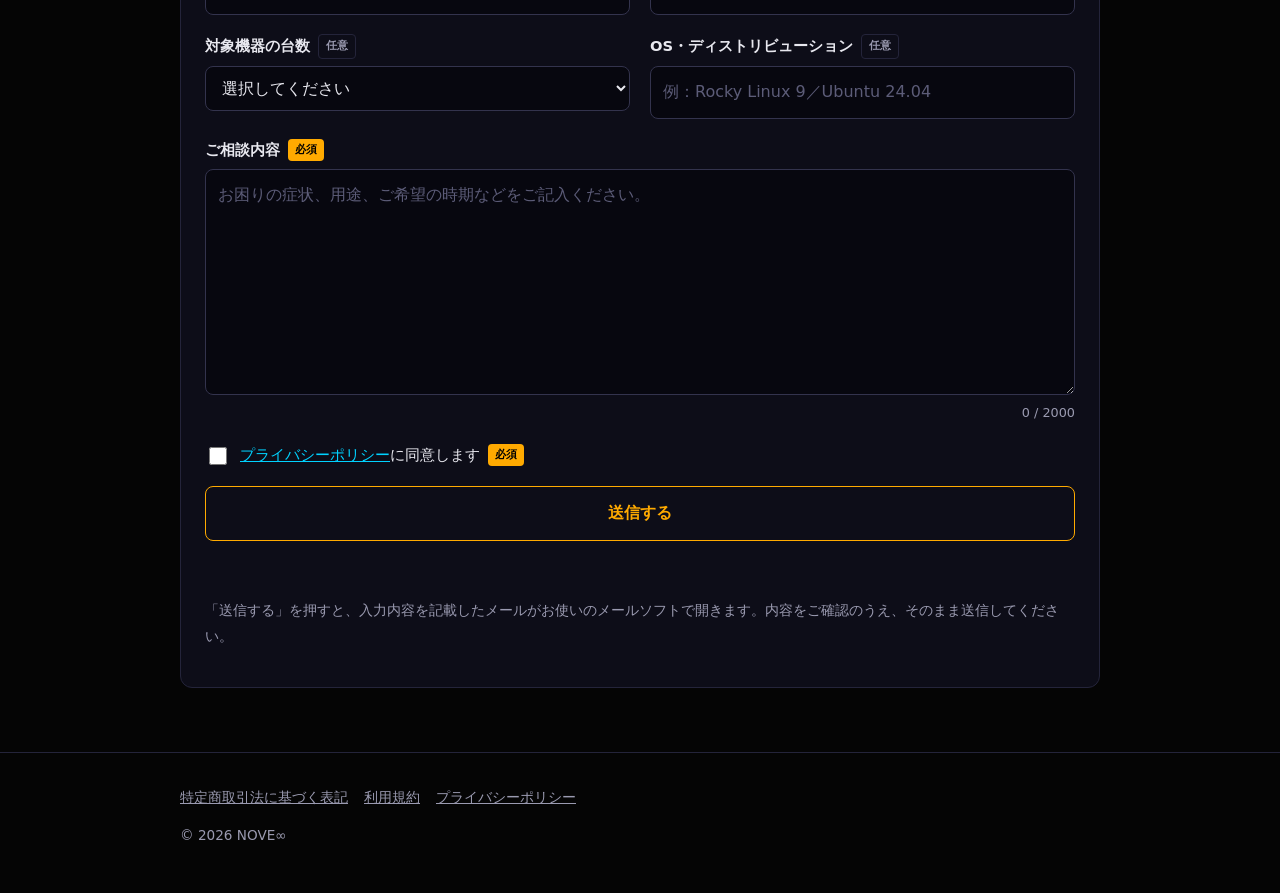
==== commit 8170b925: "【未公開の下書き】お父様の個人名義（川口 美文）版の特商法・事業者情報 push しないこと。条件: お父様の承諾＋本人確認書類での氏名表記の確定（美文/義文）  Co-Authored-By: Cl" ====
--- a/index.html
+++ b/index.html
@@ -78,7 +78,8 @@
   <h2>事業者情報</h2>
   <div class="tbl"><table class="info">
     <tr><th>サービス名</th><td>NOVE∞</td></tr>
-    <tr><th>事業者</th><td>川口 裕治朗（個人事業）</td></tr>
+    <tr><th>事業者</th><td>川口 美文（個人事業）</td></tr>
+    <tr><th>通信販売業務の責任者</th><td>川口 裕治朗</td></tr>
     <tr><th>事業内容</th><td>Linux サーバー・PC の実測点検および性能最適化</td></tr>
     <tr><th>連絡先</th><td><a href="mailto:mymikiyuuzi@pm.me">mymikiyuuzi@pm.me</a></td></tr>
   </table></div>
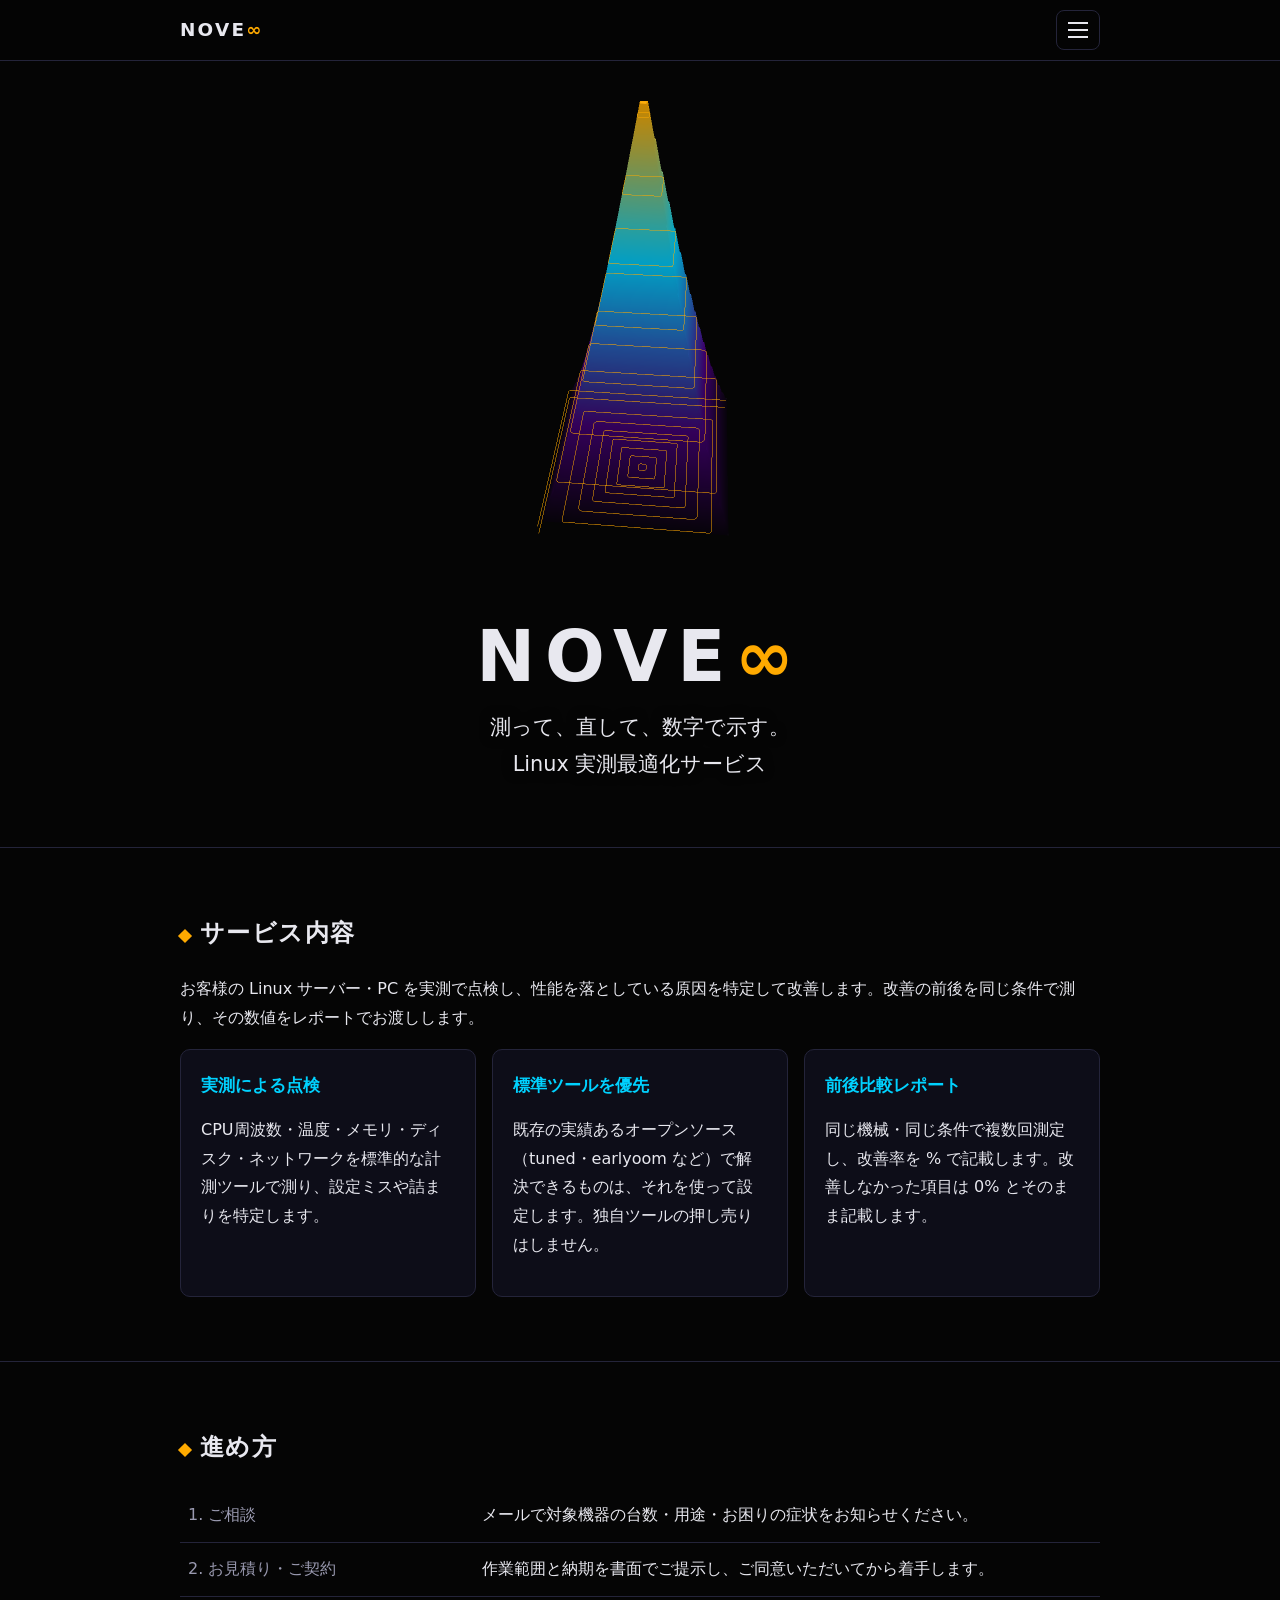
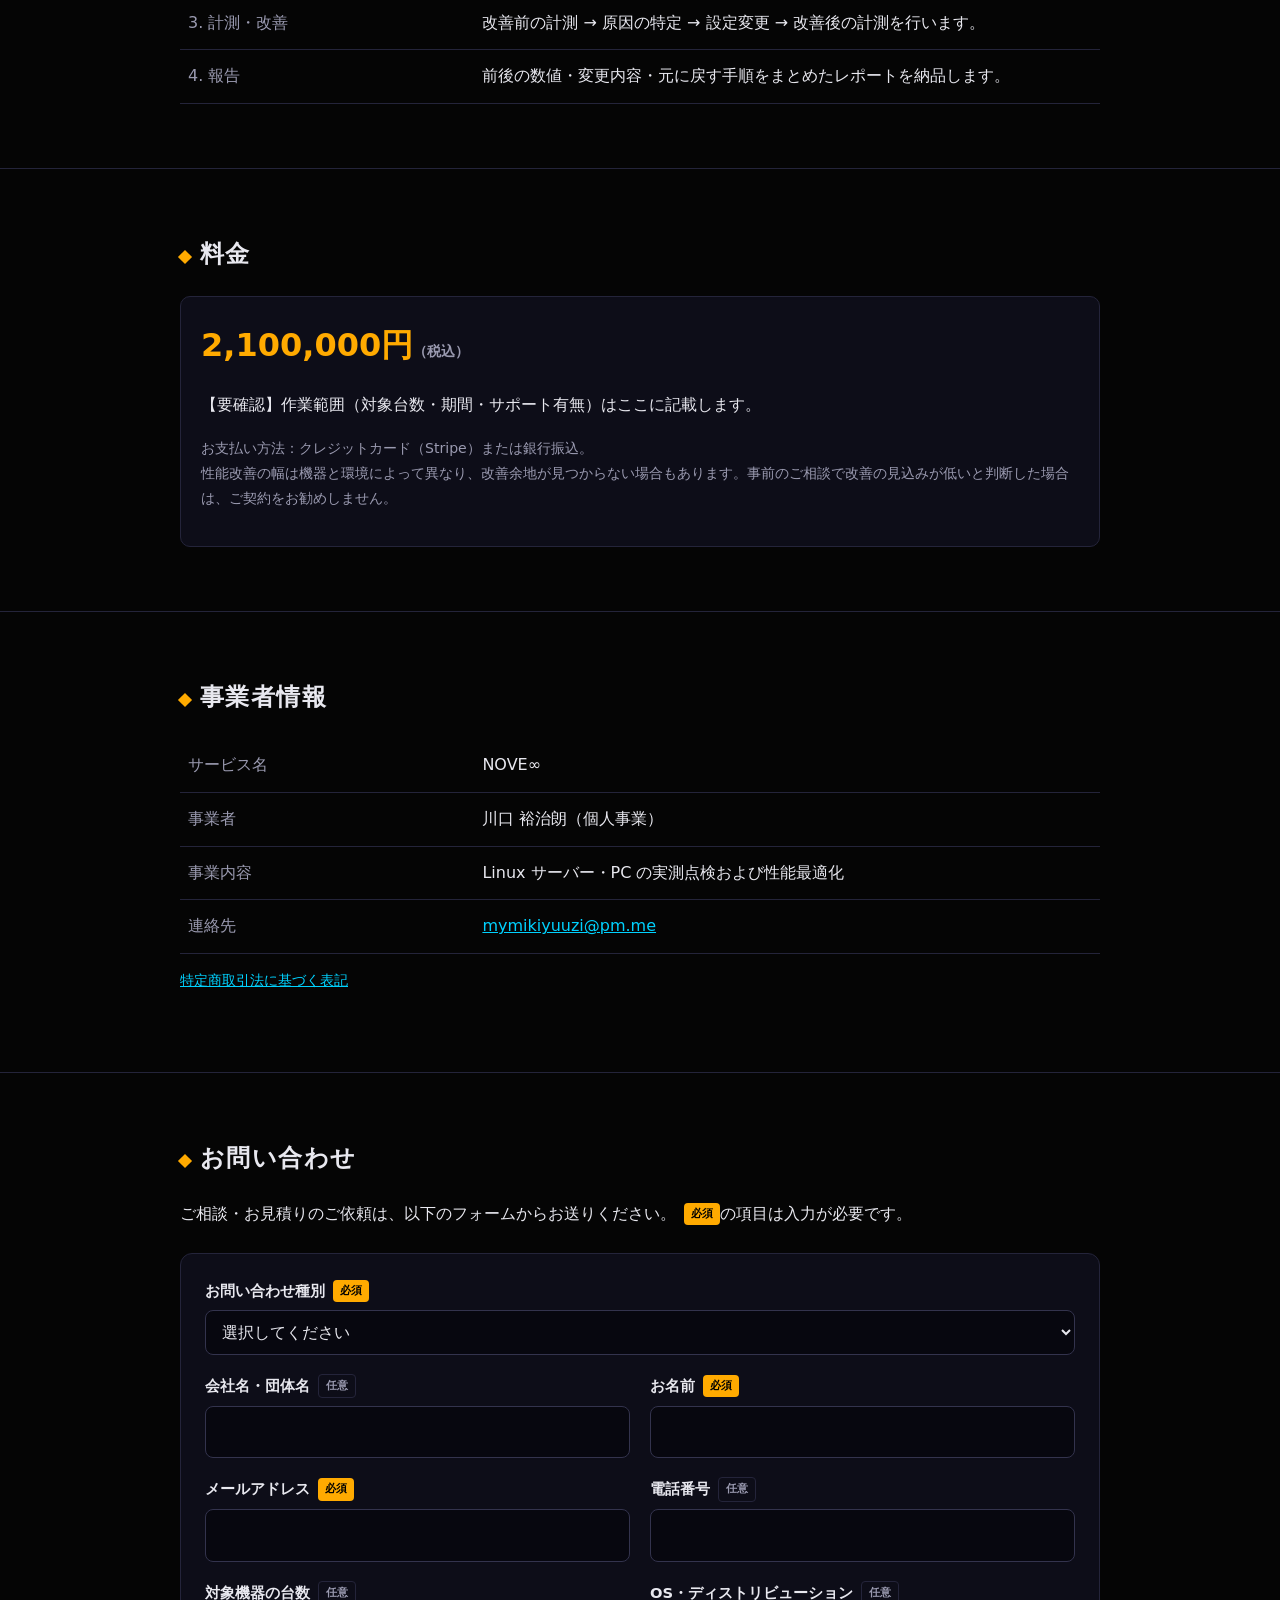
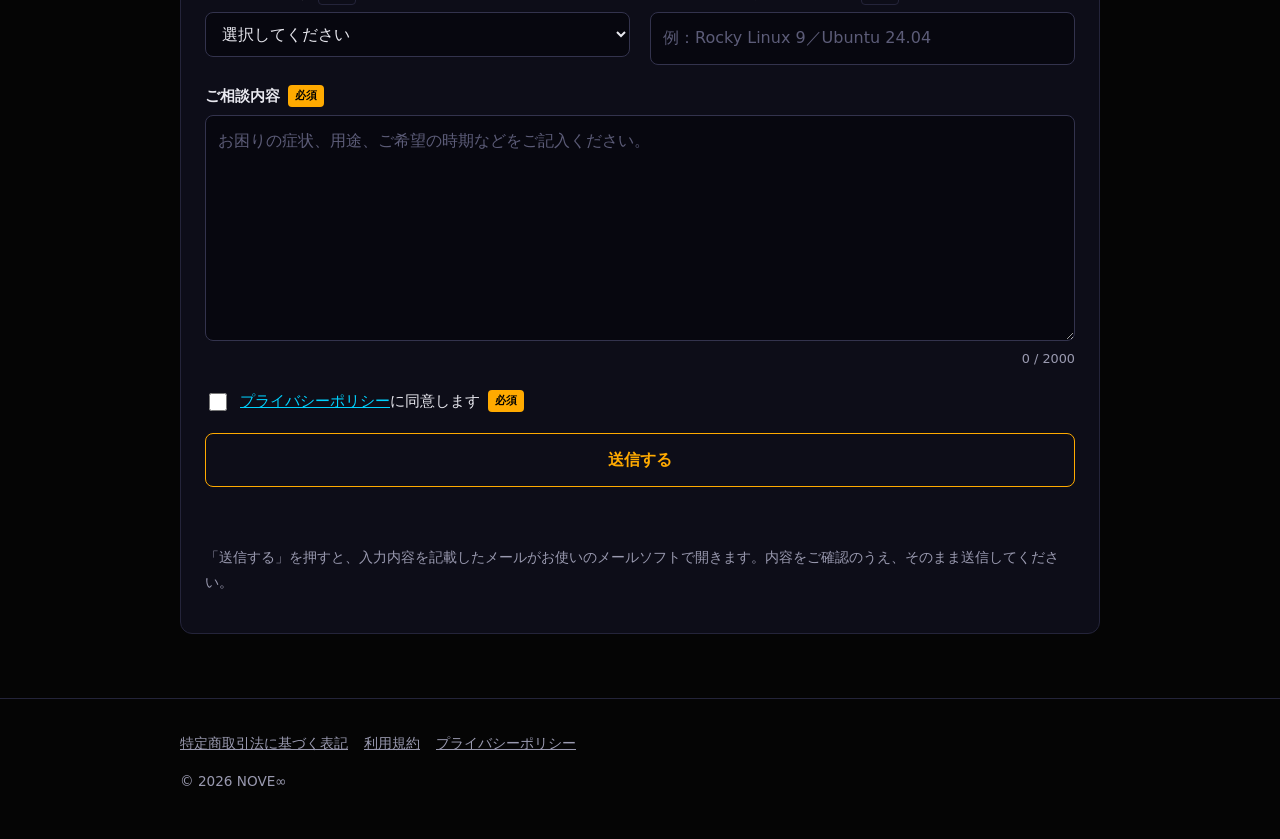
==== commit 3b61f314: "Revert "お父様の個人名義（川口 美文）で公開。免許証の氏名欄で確認（2026-09-22 裕治朗様）" This reverts commit 9962a62e3c0c873f86e7341a" ====
--- a/index.html
+++ b/index.html
@@ -78,8 +78,7 @@
   <h2>事業者情報</h2>
   <div class="tbl"><table class="info">
     <tr><th>サービス名</th><td>NOVE∞</td></tr>
-    <tr><th>事業者</th><td>川口 美文（個人事業）</td></tr>
-    <tr><th>通信販売業務の責任者</th><td>川口 裕治朗</td></tr>
+    <tr><th>事業者</th><td>川口 裕治朗（個人事業）</td></tr>
     <tr><th>事業内容</th><td>Linux サーバー・PC の実測点検および性能最適化</td></tr>
     <tr><th>連絡先</th><td><a href="mailto:mymikiyuuzi@pm.me">mymikiyuuzi@pm.me</a></td></tr>
   </table></div>
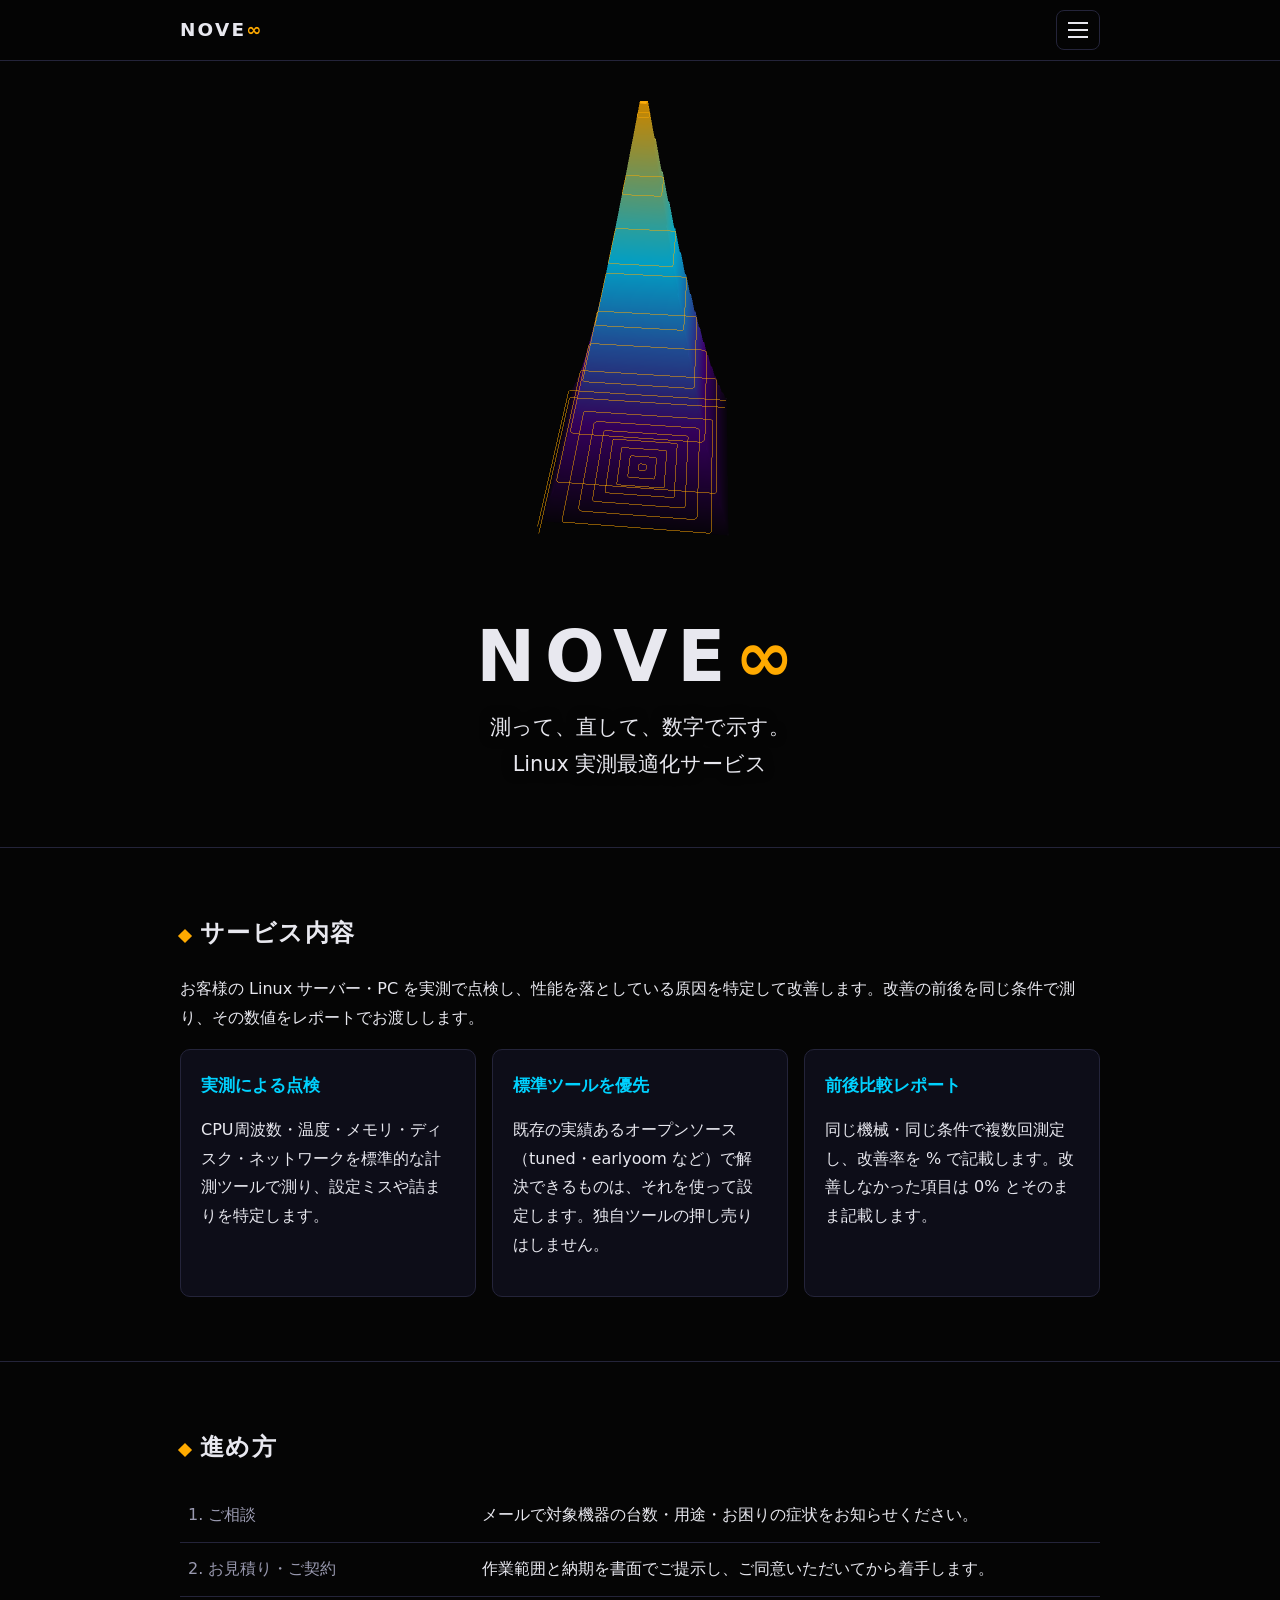
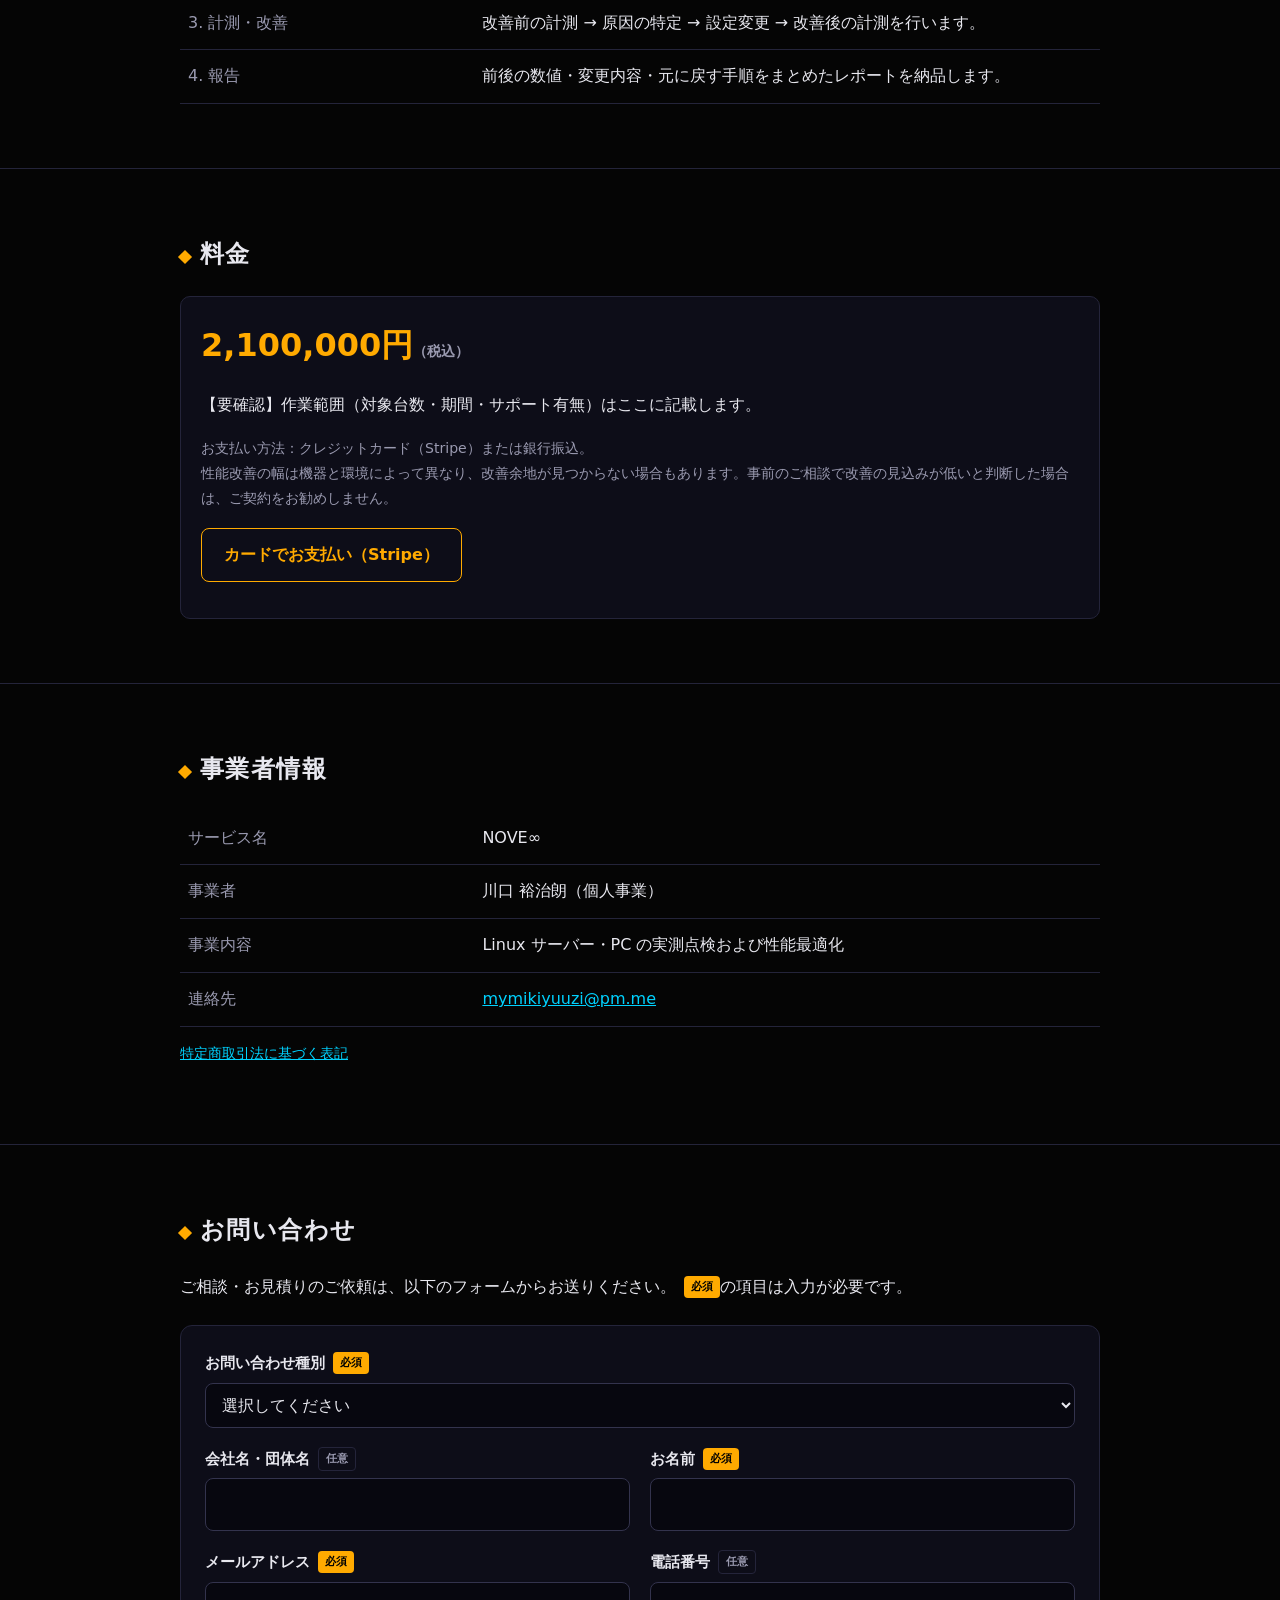
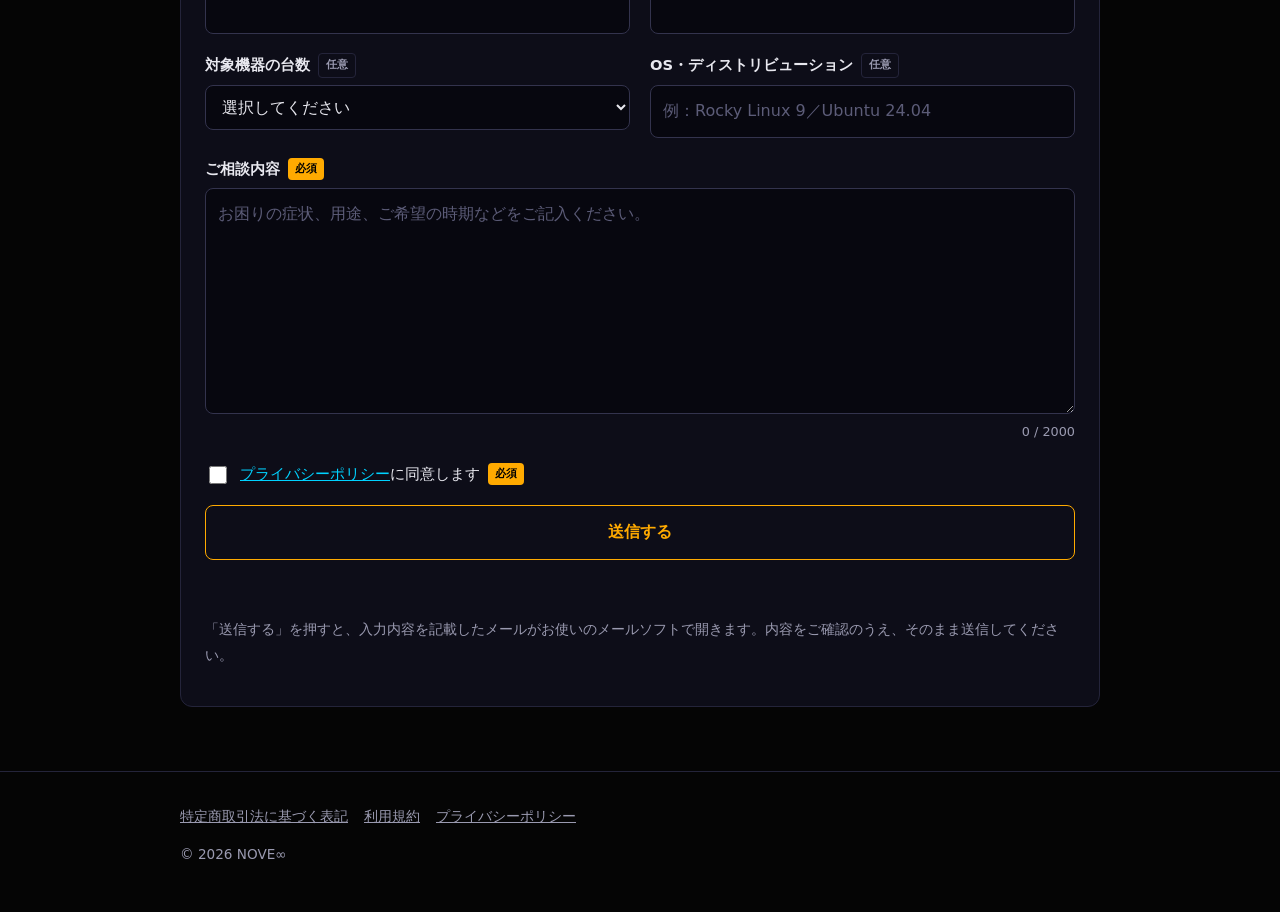
==== commit 182b7a4c: "料金欄に本番のカード決済ボタンを表示（Stripe 2,100,000円・1回払い） Co-Authored-By: Claude Opus 5 (1M context) <noreply@anthr" ====
--- a/index.html
+++ b/index.html
@@ -66,7 +66,7 @@
 (function(){
   // Stripe の支払いリンク。空のあいだはボタンを出さない。
   // 本番の審査(charges_enabled)が通ってから live の URL を入れること。test_ の URL は入れない。
-  var STRIPE_PAYMENT_LINK = '';
+  var STRIPE_PAYMENT_LINK = 'https://buy.stripe.com/bJeaEYebP8tu55d6JfdMI02';
   if (!/^https:\/\/buy\.stripe\.com\/(?!test_)/.test(STRIPE_PAYMENT_LINK)) return;
   var w = document.getElementById('pay-wrap'), b = document.getElementById('pay-btn');
   if (!w || !b) return;
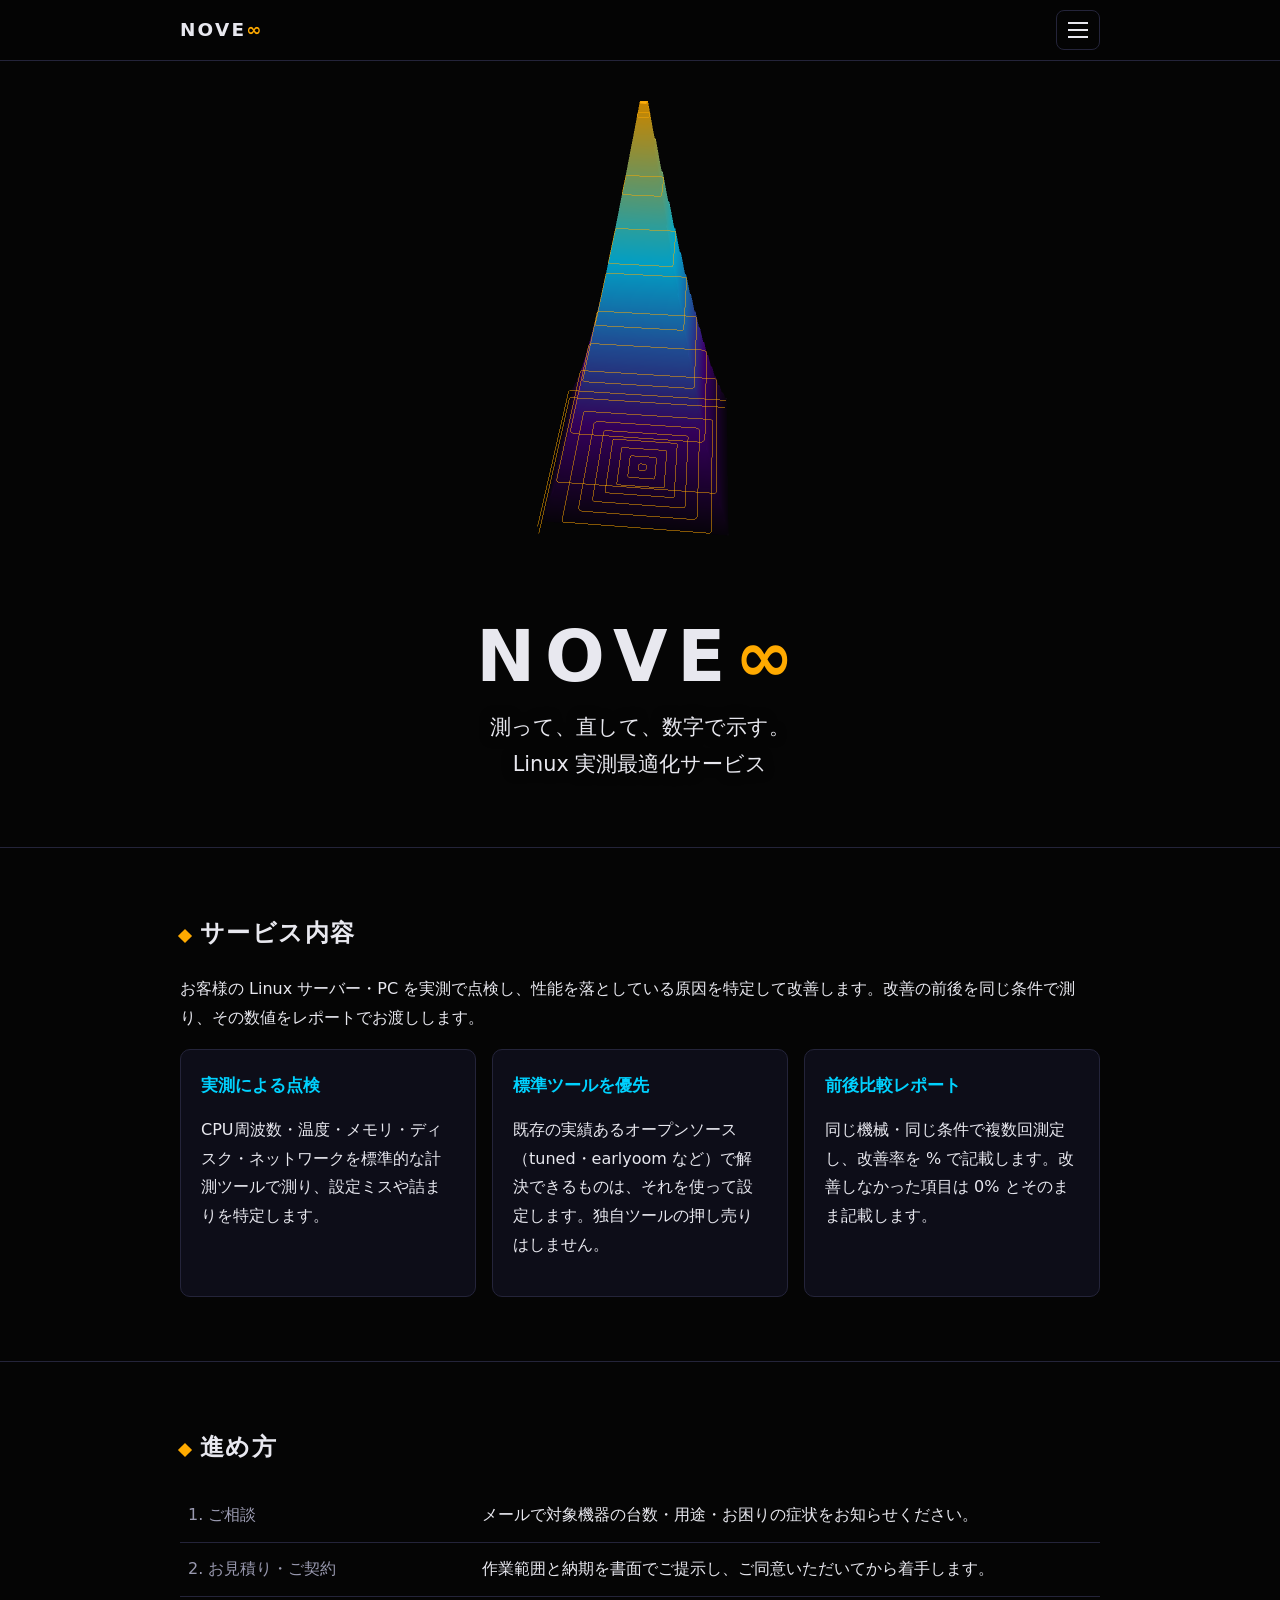
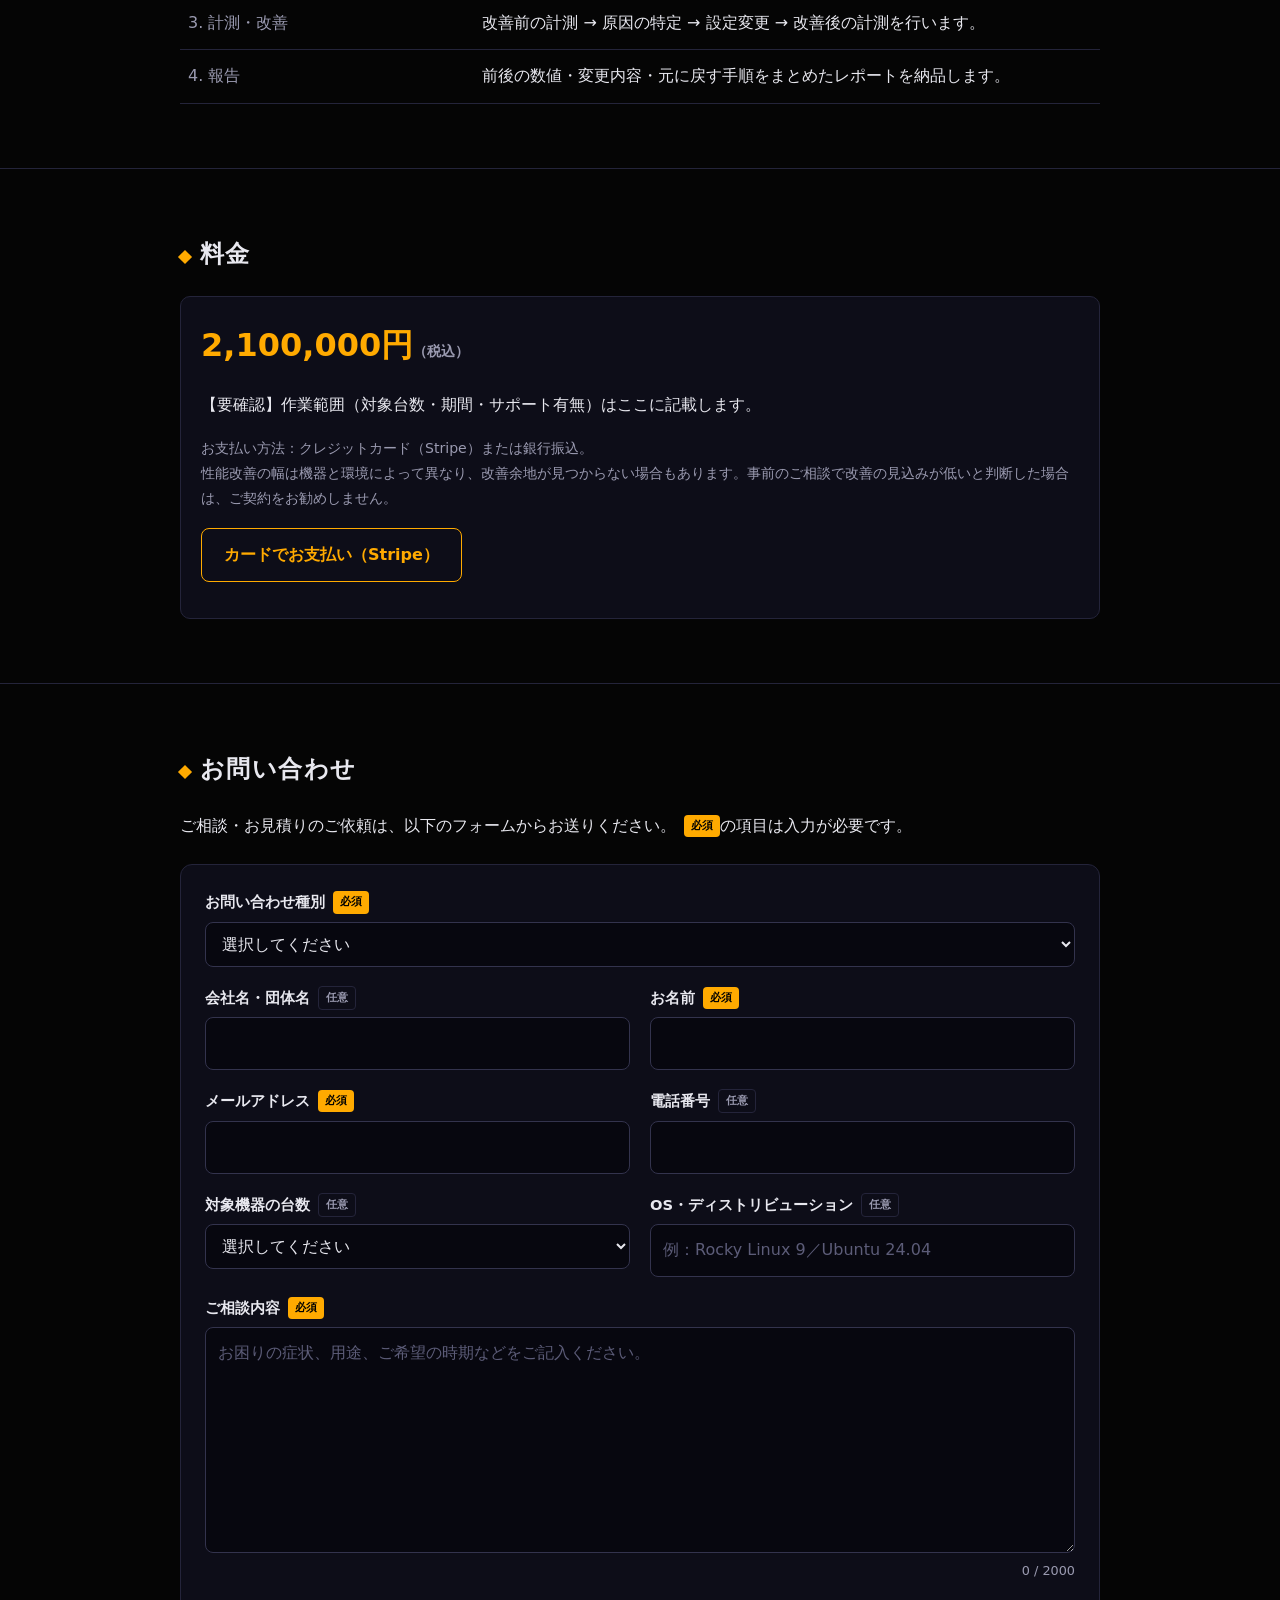
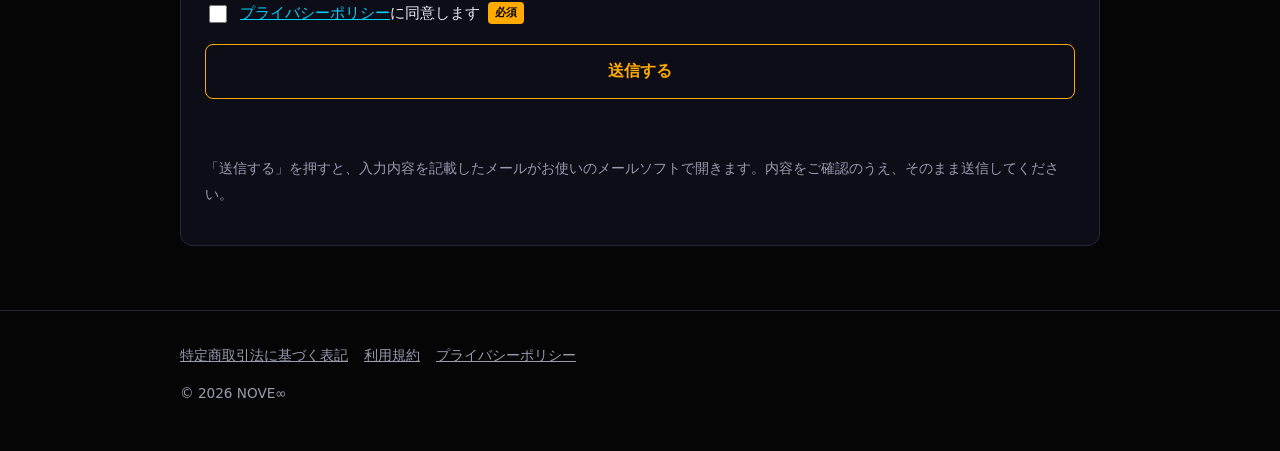
==== commit a65b3a26: "トップの事業者情報セクションとメニュー項目を削除 Co-Authored-By: Claude Opus 5.5 <noreply@anthropic.com>" ====
--- a/index.html
+++ b/index.html
@@ -12,7 +12,7 @@
   <a class="brand" href="/">NOVE<span>∞</span></a>
   <button class="menu-btn" type="button" aria-label="メニュー" aria-expanded="false" aria-controls="menu"><span></span><span></span><span></span></button>
 </div>
-<nav id="menu" hidden><a href="#service">サービス</a><a href="#flow">進め方</a><a href="#price">料金</a><a href="#company">事業者情報</a><a href="#contact">お問い合わせ</a></nav>
+<nav id="menu" hidden><a href="#service">サービス</a><a href="#flow">進め方</a><a href="#price">料金</a><a href="#contact">お問い合わせ</a></nav>
 </header>
 <script>
 (function(){
@@ -73,17 +73,6 @@
   b.href = STRIPE_PAYMENT_LINK; w.hidden = false;
 })();
 </script>
-
-<section id="company"><div class="wrap">
-  <h2>事業者情報</h2>
-  <div class="tbl"><table class="info">
-    <tr><th>サービス名</th><td>NOVE∞</td></tr>
-    <tr><th>事業者</th><td>川口 裕治朗（個人事業）</td></tr>
-    <tr><th>事業内容</th><td>Linux サーバー・PC の実測点検および性能最適化</td></tr>
-    <tr><th>連絡先</th><td><a href="mailto:mymikiyuuzi@pm.me">mymikiyuuzi@pm.me</a></td></tr>
-  </table></div>
-  <p class="note"><a href="tokushoho.html">特定商取引法に基づく表記</a></p>
-</div></section>
 
 <section id="contact"><div class="wrap">
   <h2>お問い合わせ</h2>
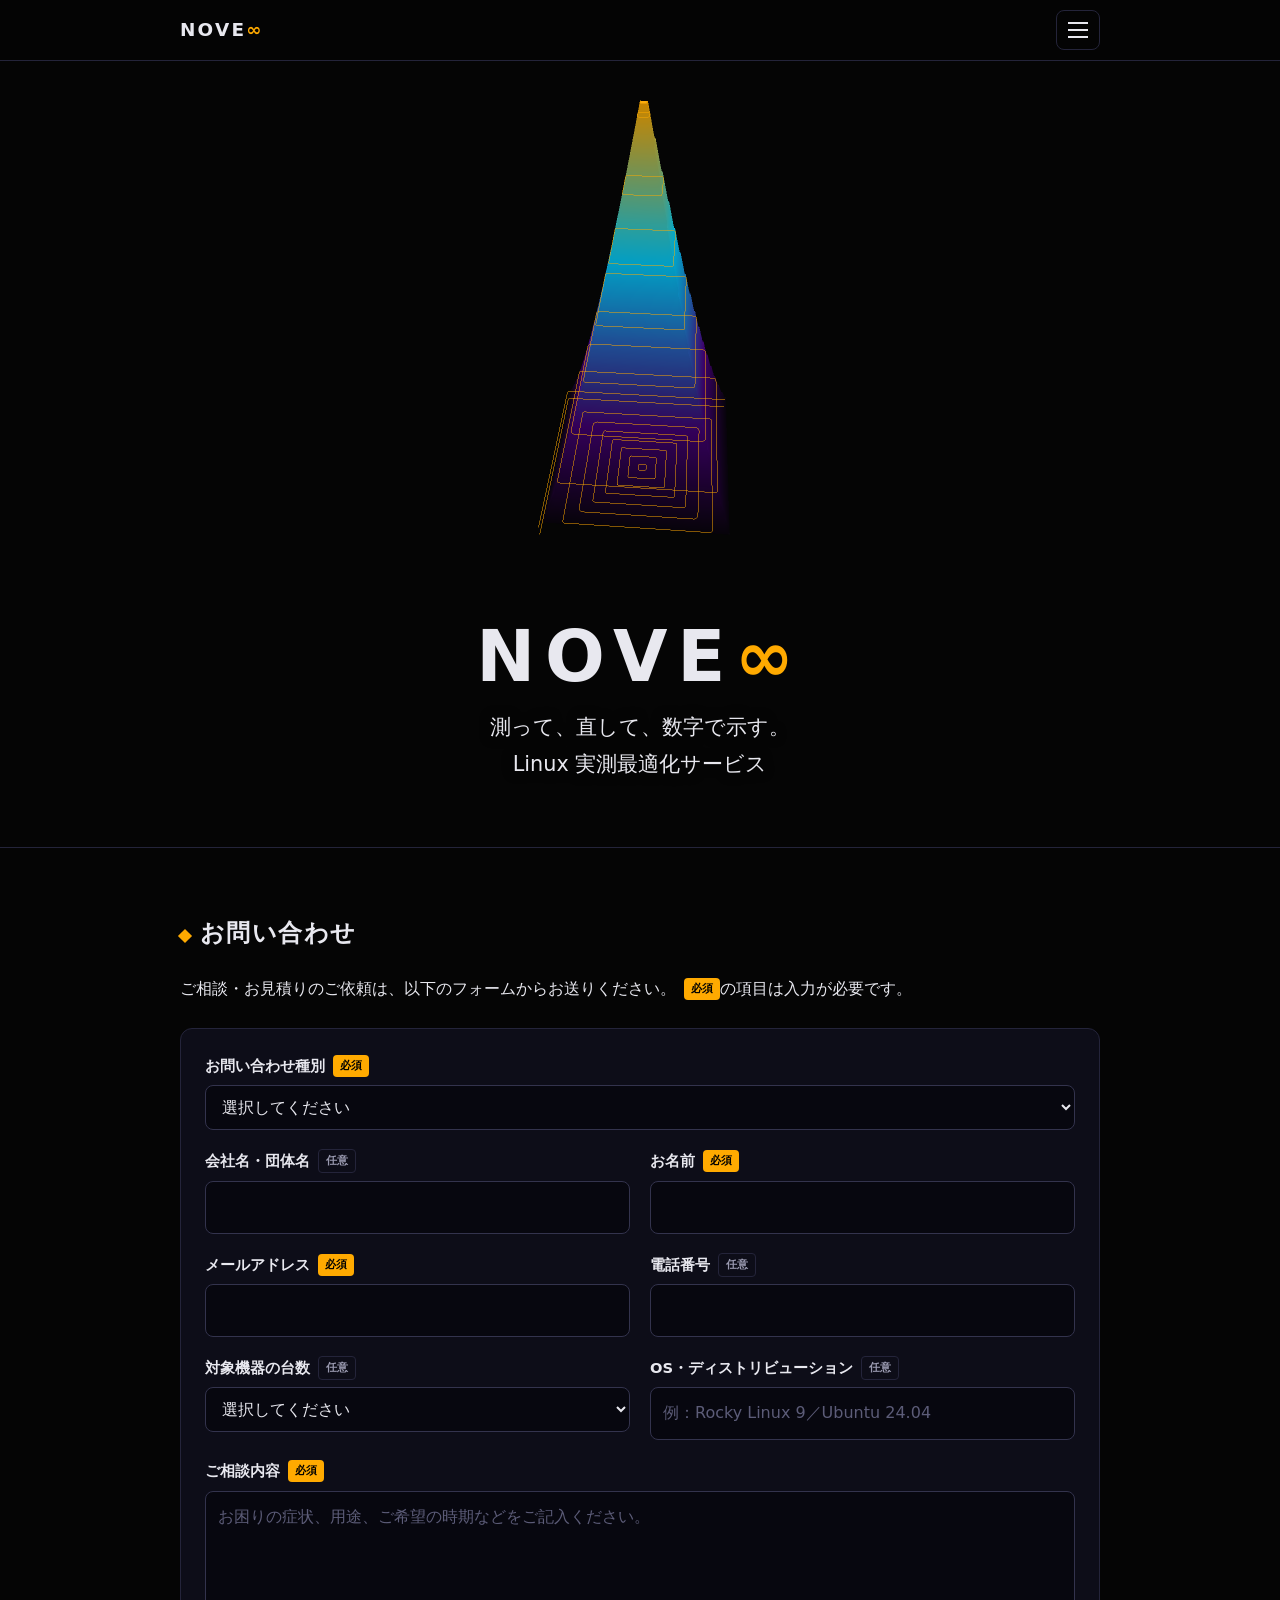
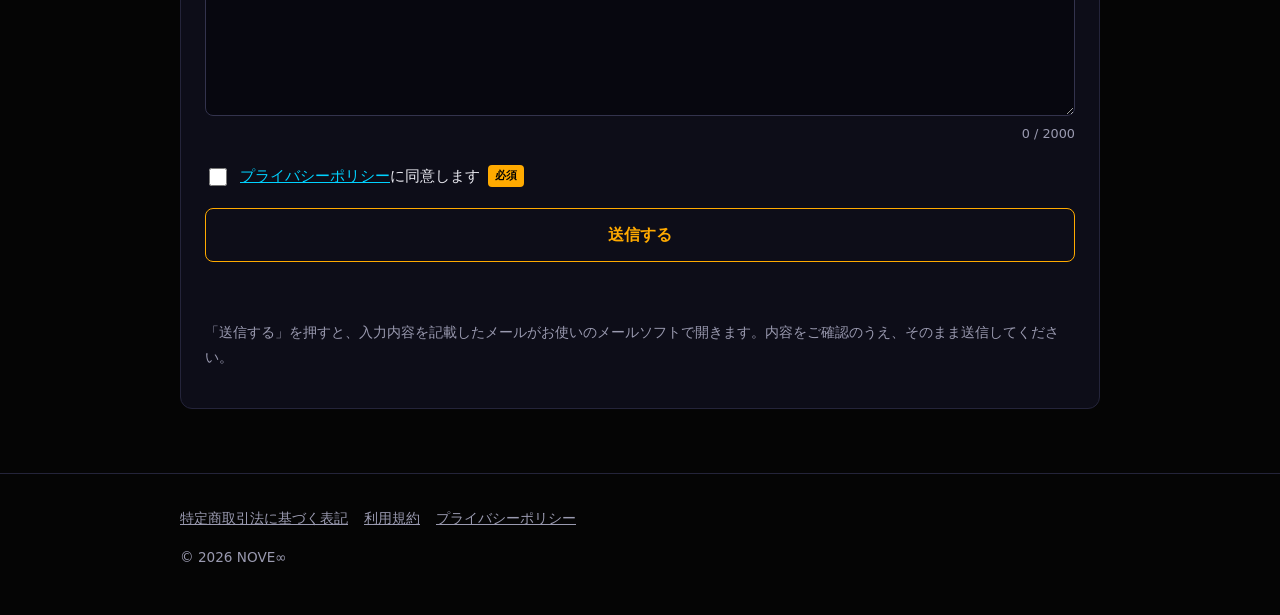
==== commit 4c3d33ff: "トップをお問い合わせフォームだけに（サービス・進め方・料金を削除） Co-Authored-By: Claude Opus 5.5 <noreply@anthropic.com>" ====
--- a/index.html
+++ b/index.html
@@ -12,7 +12,7 @@
   <a class="brand" href="/">NOVE<span>∞</span></a>
   <button class="menu-btn" type="button" aria-label="メニュー" aria-expanded="false" aria-controls="menu"><span></span><span></span><span></span></button>
 </div>
-<nav id="menu" hidden><a href="#service">サービス</a><a href="#flow">進め方</a><a href="#price">料金</a><a href="#contact">お問い合わせ</a></nav>
+<nav id="menu" hidden><a href="#contact">お問い合わせ</a></nav>
 </header>
 <script>
 (function(){
@@ -33,47 +33,6 @@
 </div>
 
 <main>
-<section id="service"><div class="wrap">
-  <h2>サービス内容</h2>
-  <p>お客様の Linux サーバー・PC を実測で点検し、性能を落としている原因を特定して改善します。改善の前後を同じ条件で測り、その数値をレポートでお渡しします。</p>
-  <div class="grid">
-    <div class="card"><h3>実測による点検</h3><p>CPU周波数・温度・メモリ・ディスク・ネットワークを標準的な計測ツールで測り、設定ミスや詰まりを特定します。</p></div>
-    <div class="card"><h3>標準ツールを優先</h3><p>既存の実績あるオープンソース（tuned・earlyoom など）で解決できるものは、それを使って設定します。独自ツールの押し売りはしません。</p></div>
-    <div class="card"><h3>前後比較レポート</h3><p>同じ機械・同じ条件で複数回測定し、改善率を % で記載します。改善しなかった項目は 0% とそのまま記載します。</p></div>
-  </div>
-</div></section>
-
-<section id="flow"><div class="wrap">
-  <h2>進め方</h2>
-  <div class="tbl"><table class="info">
-    <tr><th>1. ご相談</th><td>メールで対象機器の台数・用途・お困りの症状をお知らせください。</td></tr>
-    <tr><th>2. お見積り・ご契約</th><td>作業範囲と納期を書面でご提示し、ご同意いただいてから着手します。</td></tr>
-    <tr><th>3. 計測・改善</th><td>改善前の計測 → 原因の特定 → 設定変更 → 改善後の計測を行います。</td></tr>
-    <tr><th>4. 報告</th><td>前後の数値・変更内容・元に戻す手順をまとめたレポートを納品します。</td></tr>
-  </table></div>
-</div></section>
-
-<section id="price"><div class="wrap">
-  <h2>料金</h2>
-  <div class="card">
-    <div class="price">2,100,000円<span class="note">（税込）</span></div>
-    <p>【要確認】作業範囲（対象台数・期間・サポート有無）はここに記載します。</p>
-    <p class="note">お支払い方法：クレジットカード（Stripe）または銀行振込。<br>性能改善の幅は機器と環境によって異なり、改善余地が見つからない場合もあります。事前のご相談で改善の見込みが低いと判断した場合は、ご契約をお勧めしません。</p>
-    <p id="pay-wrap" hidden><a id="pay-btn" class="btn" href="#" rel="noopener">カードでお支払い（Stripe）</a></p>
-  </div>
-</div></section>
-<script>
-(function(){
-  // Stripe の支払いリンク。空のあいだはボタンを出さない。
-  // 本番の審査(charges_enabled)が通ってから live の URL を入れること。test_ の URL は入れない。
-  var STRIPE_PAYMENT_LINK = 'https://buy.stripe.com/bJeaEYebP8tu55d6JfdMI02';
-  if (!/^https:\/\/buy\.stripe\.com\/(?!test_)/.test(STRIPE_PAYMENT_LINK)) return;
-  var w = document.getElementById('pay-wrap'), b = document.getElementById('pay-btn');
-  if (!w || !b) return;
-  b.href = STRIPE_PAYMENT_LINK; w.hidden = false;
-})();
-</script>
-
 <section id="contact"><div class="wrap">
   <h2>お問い合わせ</h2>
   <p>ご相談・お見積りのご依頼は、以下のフォームからお送りください。<span class="req">必須</span>の項目は入力が必要です。</p>
